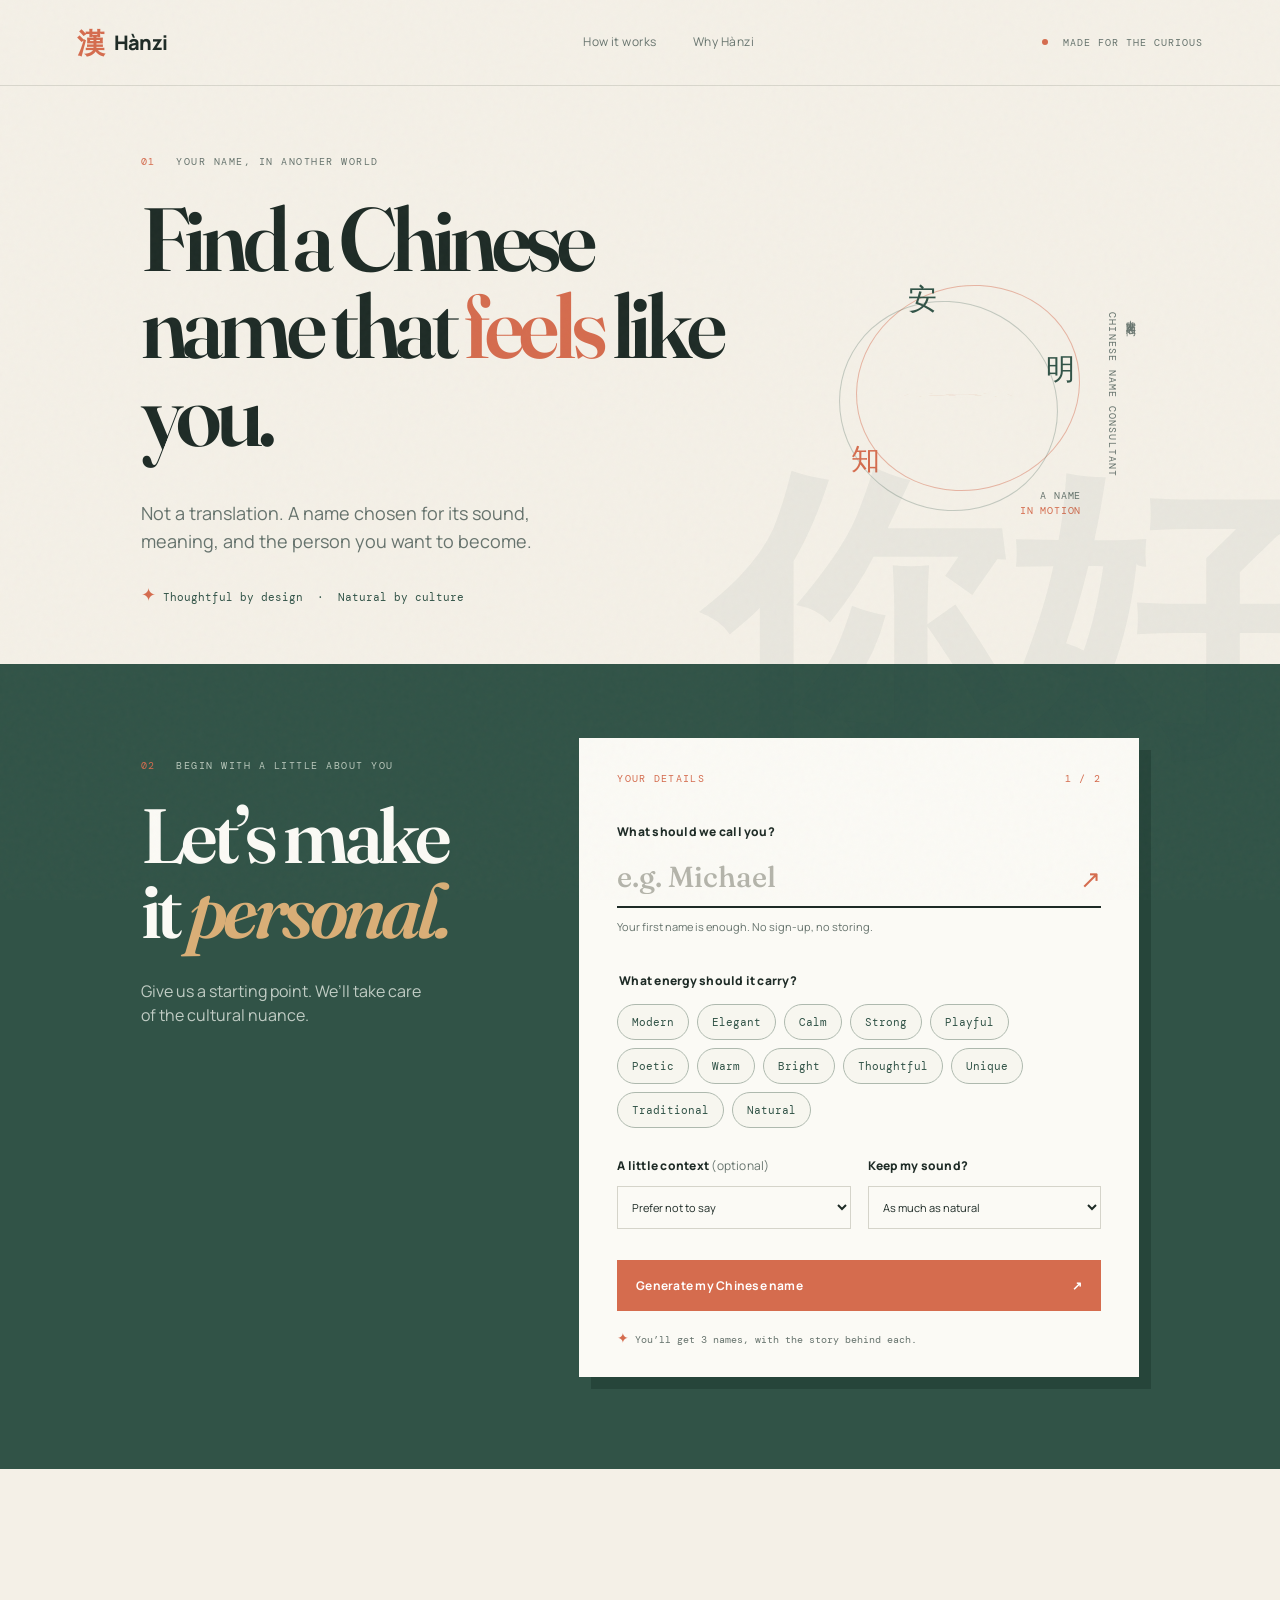
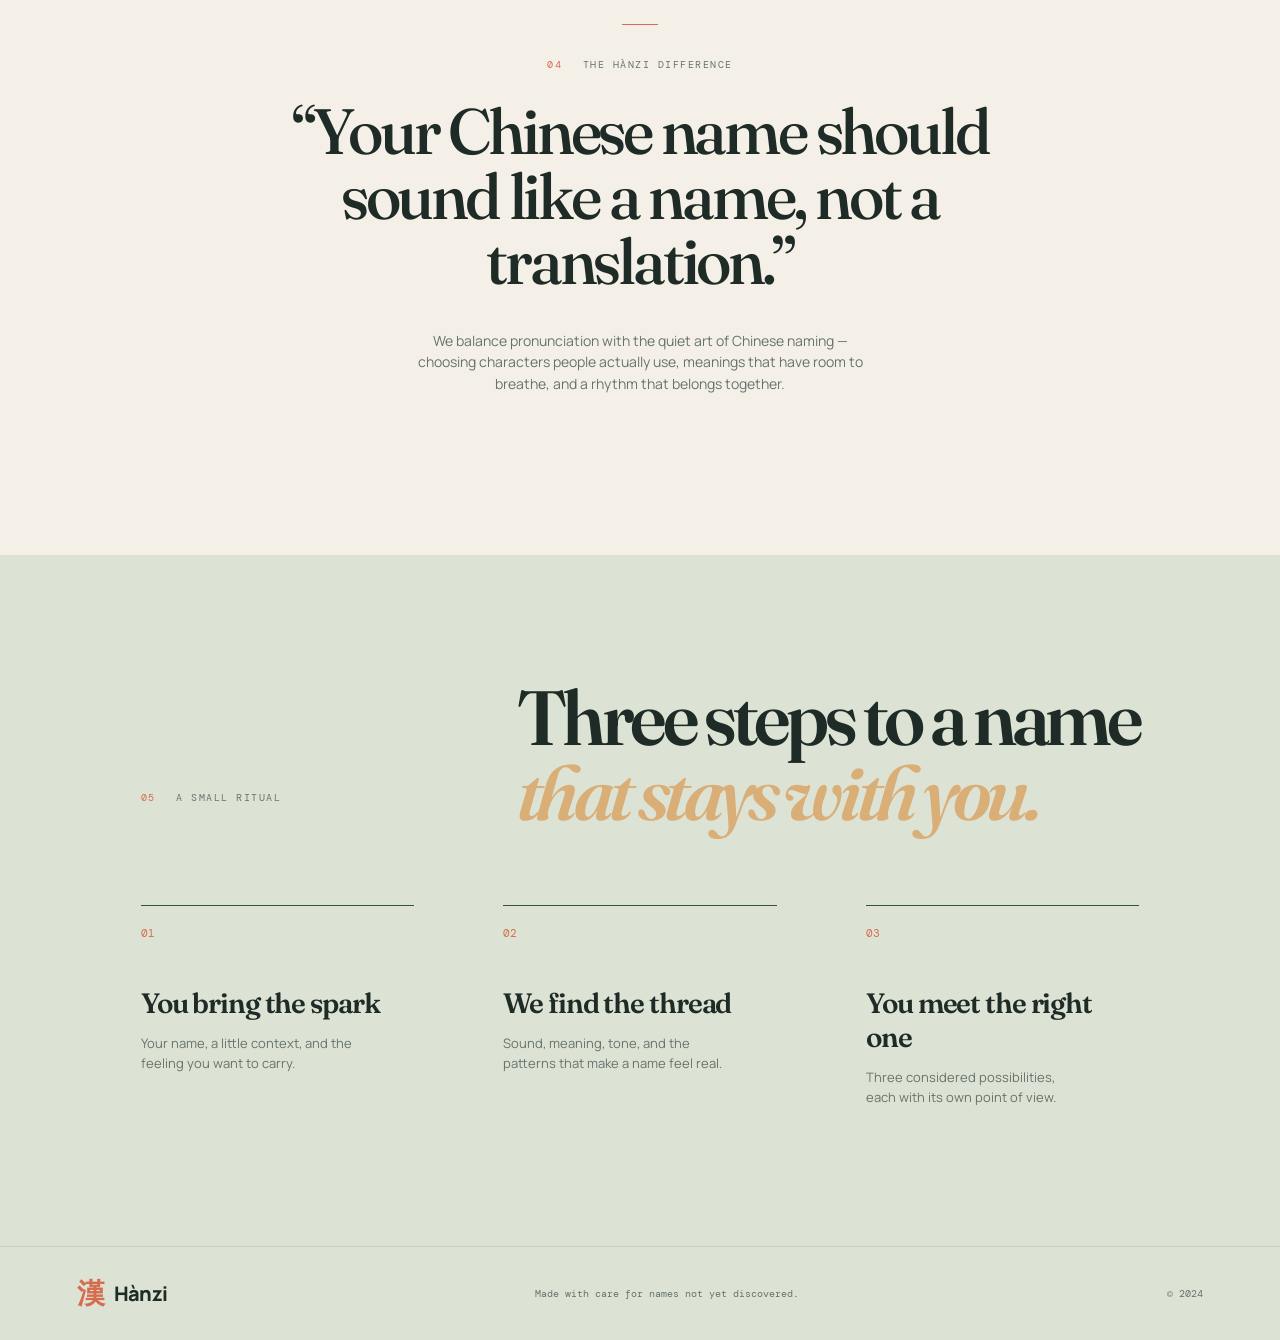
==== index.html @ 8de6f1e5 "Point canonical, OG image and share URLs at chinesename.l.cd" ====
<!doctype html>
<html lang="en">
  <head>
    <meta charset="UTF-8" />
    <meta name="viewport" content="width=device-width, initial-scale=1.0" />
    <meta name="description" content="Find a Chinese name that feels like yours — natural, meaningful, and easy to say." />
    <title>Hànzi — Find your Chinese name</title>
    <link rel="canonical" href="https://chinesename.l.cd/" />
    <meta name="theme-color" content="#315347" />

    <!-- Open Graph / social share -->
    <meta property="og:type" content="website" />
    <meta property="og:site_name" content="Hànzi" />
    <meta property="og:url" content="https://chinesename.l.cd/" />
    <meta property="og:title" content="Find a Chinese name that feels like you." />
    <meta property="og:description" content="Not a translation. A name chosen for its sound, meaning, and the person you are." />
    <meta property="og:image" content="https://chinesename.l.cd/og-image.png" />
    <meta property="og:image:width" content="1200" />
    <meta property="og:image:height" content="630" />
    <meta property="og:image:alt" content="A Chinese character card reading 名, with the headline: Find a Chinese name that feels like you." />
    <meta property="og:locale" content="en_US" />

    <!-- Twitter / X -->
    <meta name="twitter:card" content="summary_large_image" />
    <meta name="twitter:title" content="Find a Chinese name that feels like you." />
    <meta name="twitter:description" content="Not a translation. A name chosen for its sound, meaning, and the person you are." />
    <meta name="twitter:image" content="https://chinesename.l.cd/og-image.png" />

    <link rel="icon" href="data:image/svg+xml,%3Csvg xmlns='http://www.w3.org/2000/svg' viewBox='0 0 64 64'%3E%3Crect width='64' height='64' fill='%23f4f0e7'/%3E%3Ctext x='32' y='46' font-size='44' text-anchor='middle' fill='%23d56c4e' font-family='serif'%3E名%3C/text%3E%3C/svg%3E" />
    <link rel="preconnect" href="https://fonts.googleapis.com" />
    <link rel="preconnect" href="https://fonts.gstatic.com" crossorigin />
    <link href="https://fonts.googleapis.com/css2?family=DM+Mono:wght@400;500&family=Fraunces:opsz,wght@9..144,500;9..144,600;9..144,700&family=Manrope:wght@400;500;600;700;800&display=swap" rel="stylesheet" />
    <link rel="stylesheet" href="styles.css" />
  </head>
  <body>
    <div class="grain" aria-hidden="true"></div>
    <header class="site-header">
      <a class="brand" href="#top" aria-label="Hanzi home">
        <span class="brand-mark">漢</span>
        <span>Hànzi</span>
      </a>
      <nav class="nav-links" aria-label="Primary navigation">
        <a href="#how">How it works</a>
        <a href="#why">Why Hànzi</a>
      </nav>
      <div class="header-note"><span class="dot"></span> Made for the curious</div>
    </header>

    <main id="top">
      <section class="hero" aria-labelledby="hero-title">
        <div class="hero-copy reveal">
          <p class="eyebrow"><span>01</span> Your name, in another world</p>
          <h1 id="hero-title">Find a Chinese name that <em>feels</em> like you.</h1>
          <p class="hero-lede">Not a translation. A name chosen for its sound, meaning, and the person you want to become.</p>
          <div class="hero-meta"><span class="scribble">✦</span> Thoughtful by design&nbsp;&nbsp;·&nbsp;&nbsp;Natural by culture</div>
        </div>
        <div class="hero-aside reveal delay-1" aria-hidden="true">
          <div class="character-stage">
            <div class="character-orbit orbit-one">安</div>
            <div class="character-orbit orbit-two">知</div>
            <div class="character-orbit orbit-three">明</div>
            <div class="flip-character" id="flip-character">名</div>
            <div class="flip-caption">a name<br /><span>in motion</span></div>
          </div>
          <div class="vertical-note">中文姓名顾问<br />CHINESE NAME CONSULTANT</div>
        </div>
      </section>

      <section class="generator-section" id="generator" aria-labelledby="generator-title">
        <div class="section-intro reveal">
          <p class="eyebrow"><span>02</span> Begin with a little about you</p>
          <h2 id="generator-title">Let’s make it <span>personal.</span></h2>
          <p>Give us a starting point. We’ll take care of the cultural nuance.</p>
        </div>
        <form class="generator-card reveal delay-1" id="generator-form">
          <div class="form-topline"><span>YOUR DETAILS</span><span>1 / 2</span></div>
          <label class="field-label" for="name">What should we call you?</label>
          <div class="name-input-wrap"><input id="name" name="name" type="text" maxlength="40" placeholder="e.g. Michael" autocomplete="given-name" required /><span class="input-arrow">↗</span></div>
          <p class="helper">Your first name is enough. No sign-up, no storing.</p>

          <fieldset>
            <legend>What energy should it carry?</legend>
            <div class="chip-grid" id="style-chips">
              <button type="button" class="chip" data-style="Modern" aria-pressed="false">Modern</button>
              <button type="button" class="chip" data-style="Elegant" aria-pressed="false">Elegant</button>
              <button type="button" class="chip" data-style="Calm" aria-pressed="false">Calm</button>
              <button type="button" class="chip" data-style="Strong" aria-pressed="false">Strong</button>
              <button type="button" class="chip" data-style="Playful" aria-pressed="false">Playful</button>
              <button type="button" class="chip" data-style="Poetic" aria-pressed="false">Poetic</button>
              <button type="button" class="chip" data-style="Warm" aria-pressed="false">Warm</button>
              <button type="button" class="chip" data-style="Bright" aria-pressed="false">Bright</button>
              <button type="button" class="chip" data-style="Thoughtful" aria-pressed="false">Thoughtful</button>
              <button type="button" class="chip" data-style="Unique" aria-pressed="false">Unique</button>
              <button type="button" class="chip" data-style="Traditional" aria-pressed="false">Traditional</button>
              <button type="button" class="chip" data-style="Natural" aria-pressed="false">Natural</button>
            </div>
          </fieldset>

          <div class="form-row">
            <div>
              <label class="field-label" for="gender">A little context <span>(optional)</span></label>
              <select id="gender" name="gender"><option value="">Prefer not to say</option><option value="female">She / her</option><option value="male">He / him</option><option value="neutral">They / them</option></select>
            </div>
            <div>
              <label class="field-label" for="pronunciation">Keep my sound?</label>
              <select id="pronunciation" name="pronunciation"><option value="preferred">As much as natural</option><option value="not-important">Meaning first</option><option value="not-important">Not important</option></select>
            </div>
          </div>
          <button class="primary-button" type="submit"><span>Generate my Chinese name</span><span>↗</span></button>
          <p class="form-footnote"><span class="spark">✦</span> You’ll get 3 names, with the story behind each.</p>
        </form>
      </section>

      <section class="results-section is-hidden" id="results" aria-labelledby="results-title">
        <div class="results-heading reveal"><div><p class="eyebrow"><span>03</span> A few possibilities</p><h2 id="results-title">Meet your <span>Chinese names.</span></h2></div><button class="text-button" id="reset-button">Start over&nbsp; ↗</button></div>
        <div class="name-grid" id="name-grid"></div>
        <div class="results-footer"><p>Not quite right yet?</p><button class="secondary-button" id="more-button">Generate 3 more <span>↗</span></button></div>
      </section>

      <section class="manifesto" id="why"><div class="manifesto-line"></div><p class="eyebrow"><span>04</span> The Hànzi difference</p><blockquote>“Your Chinese name should sound like a name, not a translation.”</blockquote><p class="manifesto-copy">We balance pronunciation with the quiet art of Chinese naming — choosing characters people actually use, meanings that have room to breathe, and a rhythm that belongs together.</p></section>

      <section class="how-section" id="how"><div class="how-heading"><p class="eyebrow"><span>05</span> A small ritual</p><h2>Three steps to a name<br /><span>that stays with you.</span></h2></div><div class="steps"><article><div class="step-number">01</div><h3>You bring the spark</h3><p>Your name, a little context, and the feeling you want to carry.</p></article><article><div class="step-number">02</div><h3>We find the thread</h3><p>Sound, meaning, tone, and the patterns that make a name feel real.</p></article><article><div class="step-number">03</div><h3>You meet the right one</h3><p>Three considered possibilities, each with its own point of view.</p></article></div></section>
    </main>
    <footer class="site-footer"><div class="brand"><span class="brand-mark">漢</span><span>Hànzi</span></div><p>Made with care for names not yet discovered.</p><span class="footer-year">© 2024</span></footer>
    <script defer src="analytics.js"></script>
    <script defer src="script.js"></script>
  </body>
</html>
---- styles.css ----
:root{--ink:#1e2b26;--muted:#66736d;--paper:#f4f0e7;--cream:#fbfaf5;--sage:#b7c4ae;--green:#315347;--coral:#d56c4e;--line:#d8d6cc;--serif:'Fraunces',Georgia,serif;--sans:'Manrope',sans-serif;--mono:'DM Mono',monospace}*{box-sizing:border-box}html{scroll-behavior:smooth}body{margin:0;background:var(--paper);color:var(--ink);font-family:var(--sans);font-size:16px;line-height:1.55;overflow-x:hidden}.grain{position:fixed;inset:0;pointer-events:none;opacity:.06;z-index:10;background-image:url("data:image/svg+xml,%3Csvg viewBox='0 0 180 180' xmlns='http://www.w3.org/2000/svg'%3E%3Cfilter id='n'%3E%3CfeTurbulence type='fractalNoise' baseFrequency='.9' numOctaves='4' stitchTiles='stitch'/%3E%3C/filter%3E%3Crect width='100%25' height='100%25' filter='url(%23n)' opacity='.45'/%3E%3C/svg%3E")}.site-header{height:86px;padding:0 6vw;display:flex;align-items:center;justify-content:space-between;border-bottom:1px solid var(--line)}.brand{display:flex;align-items:center;gap:10px;color:var(--ink);font-weight:800;letter-spacing:-.04em;font-size:20px;text-decoration:none}.brand-mark{font-family:var(--serif);font-size:28px;font-weight:600;color:var(--coral);line-height:1}.nav-links{display:flex;gap:36px;margin-left:10vw}.nav-links a,.header-note{color:var(--muted);font-size:12px;text-decoration:none;letter-spacing:.04em}.nav-links a:hover,.text-button:hover{color:var(--coral)}.header-note{font-family:var(--mono);font-size:10px;text-transform:uppercase;letter-spacing:.1em}.dot{display:inline-block;width:6px;height:6px;background:var(--coral);border-radius:50%;margin:0 8px 1px 0}.hero{min-height:0;padding:68px 11vw 54px;display:grid;grid-template-columns:minmax(0,760px) 1fr;gap:5vw;position:relative}.hero:after{content:'你好';position:absolute;right:-2vw;bottom:-100px;color:rgba(49,83,71,.055);font-family:var(--serif);font-size:300px;font-weight:600;line-height:1}.character-stage{perspective:700px}.flip-character{backface-visibility:hidden}.eyebrow{font-family:var(--mono);font-size:10px;letter-spacing:.15em;text-transform:uppercase;color:var(--muted);margin:0 0 25px}.eyebrow span{color:var(--coral);margin-right:13px}.hero h1,.section-intro h2,.results-heading h2,.how-heading h2{font-family:var(--serif);font-weight:600;letter-spacing:-.06em;line-height:.98;margin:0}.hero h1{font-size:clamp(54px,7vw,104px);max-width:900px}.hero h1 em{color:var(--coral);font-style:normal}.hero-lede{max-width:435px;font-size:18px;color:var(--muted);margin:42px 0 26px}.hero-meta{font-family:var(--mono);font-size:11px;color:var(--green)}.scribble{color:var(--coral);font-size:18px}.hero-aside{display:flex;align-items:center;justify-content:flex-end;gap:20px;padding-top:26px}.character-stage{width:250px;height:250px;position:relative;display:grid;place-items:center}.character-stage:before,.character-stage:after{content:'';position:absolute;border:1px solid rgba(213,108,78,.45);border-radius:50%;transform:rotate(-18deg)}.character-stage:before{inset:16px 2px 30px 22px}.character-stage:after{inset:32px 24px 10px 5px;border-color:rgba(49,83,71,.25);transform:rotate(24deg)}.flip-character{width:118px;height:118px;border:1px solid var(--coral);border-radius:50%;display:grid;place-items:center;color:var(--coral);font:600 65px/1 var(--serif);background:var(--paper);box-shadow:0 0 0 9px var(--paper);position:relative;z-index:2;transform-origin:center;transition:transform .34s cubic-bezier(.65,0,.35,1),opacity .18s ease}.flip-character.is-turning{transform:rotateX(88deg) scale(.92);opacity:.08}.flip-caption{position:absolute;bottom:2px;right:2px;color:var(--muted);font:10px/1.5 var(--mono);letter-spacing:.08em;text-transform:uppercase;text-align:right;z-index:3}.flip-caption span{color:var(--coral)}.character-orbit{position:absolute;font:500 29px var(--serif);color:var(--green);z-index:3;animation:drift 5s ease-in-out infinite}.orbit-one{top:10px;left:75px}.orbit-two{bottom:40px;left:18px;animation-delay:-1.4s;color:var(--coral)}.orbit-three{top:80px;right:8px;animation-delay:-2.6s}.vertical-note{writing-mode:vertical-rl;color:var(--muted);font:10px/1.8 var(--mono);letter-spacing:.12em}@keyframes drift{0%,100%{transform:translate3d(0,0,0) rotate(-5deg)}50%{transform:translate3d(4px,-9px,0) rotate(5deg)}}.generator-section{padding:74px 11vw 92px;background:var(--green);color:var(--cream);display:grid;grid-template-columns:1fr minmax(380px,560px);gap:7vw;align-items:start}.section-intro{padding-top:20px}.section-intro .eyebrow{color:#b9c8bb}.section-intro h2,.results-heading h2,.how-heading h2{font-size:clamp(48px,6vw,82px)}.section-intro h2 span,.results-heading h2 span,.how-heading h2 span{color:#d9ae77;font-style:italic}.section-intro>p:last-child{color:#c0ccc4;max-width:280px;margin-top:30px}.generator-card{background:var(--cream);color:var(--ink);padding:34px 38px 30px;box-shadow:12px 12px 0 rgba(16,37,30,.3)}.form-topline{display:flex;justify-content:space-between;font:10px var(--mono);letter-spacing:.13em;color:var(--coral);margin-bottom:38px}.field-label,legend{display:block;font-size:12px;font-weight:800;letter-spacing:.02em;margin-bottom:11px}.field-label span{color:var(--muted);font-weight:400}.name-input-wrap{display:flex;border-bottom:2px solid var(--ink);align-items:center}.name-input-wrap input{width:100%;border:0;outline:0;background:transparent;padding:7px 0 12px;font:500 29px var(--serif);color:var(--ink)}.name-input-wrap input::placeholder{color:#b4b4aa}.input-arrow{font-size:25px;color:var(--coral)}.helper{font-size:11px;color:var(--muted);margin:10px 0 37px}fieldset{border:0;padding:0;margin:0 0 29px}legend{margin-bottom:13px}.chip-grid{display:flex;gap:8px;flex-wrap:wrap;max-width:470px}.chip{font:11px var(--mono);color:var(--green);border:1px solid #aeb9ae;background:#f7f6ef;padding:10px 14px;border-radius:20px;cursor:pointer;transition:background .2s,border-color .2s,color .2s,transform .2s;position:relative;z-index:2;pointer-events:auto;white-space:nowrap}.chip:focus-visible{outline:3px solid var(--coral);outline-offset:2px}.chip:hover,.chip.selected{background:var(--sage);border-color:var(--sage);color:var(--ink);transform:translateY(-1px)}.form-row{display:grid;grid-template-columns:1fr 1fr;gap:17px;margin-bottom:31px}select{width:100%;border:1px solid #d5d4ca;background:transparent;padding:12px 10px;color:var(--ink);font:11px var(--sans);outline:0;border-radius:0}select:focus,.name-input-wrap:focus-within{border-color:var(--coral)}.primary-button,.secondary-button{border:0;cursor:pointer;display:flex;justify-content:space-between;align-items:center;width:100%;background:var(--coral);color:white;padding:17px 19px;font:700 12px var(--sans);letter-spacing:.02em;transition:transform .2s,background .2s}.primary-button:disabled{cursor:wait;opacity:.72;transform:none}.primary-button:hover{background:#bd563d;transform:translateY(-2px)}.form-footnote{font:10px var(--mono);color:var(--muted);margin:18px 0 0}.spark{color:var(--coral);font-size:14px}.results-section{padding:145px 11vw 115px;background:var(--cream)}.is-hidden{display:none}.results-heading{display:flex;justify-content:space-between;align-items:end;margin-bottom:55px}.text-button{border:0;background:transparent;color:var(--muted);font:11px var(--mono);cursor:pointer;padding:12px 0}.name-grid{display:grid;grid-template-columns:repeat(3,1fr);gap:18px}.name-card{border:1px solid var(--line);padding:30px 26px 28px;min-height:390px;display:flex;flex-direction:column;animation:rise .55s both}.name-card:nth-child(2){animation-delay:.1s}.name-card:nth-child(3){animation-delay:.2s}.card-index{font:10px var(--mono);color:var(--coral);margin-bottom:46px}.characters{font:600 58px/1 var(--serif);letter-spacing:-.06em;margin-bottom:10px}.pinyin{font:14px var(--mono);color:var(--coral);margin-bottom:30px}.meaning{font-size:12px;color:var(--muted);line-height:1.7;min-height:63px}.meaning b{color:var(--ink);font-weight:600}.tag-row{display:flex;gap:5px;flex-wrap:wrap;margin-top:auto}.tag{background:#e9e8df;padding:5px 8px;font:9px var(--mono);color:var(--green)}.why{border-top:1px solid var(--line);margin-top:24px;padding-top:18px;font-size:12px;line-height:1.6;color:var(--muted)}.why strong{display:block;color:var(--ink);font-size:10px;font-family:var(--mono);letter-spacing:.1em;text-transform:uppercase;margin-bottom:6px}.card-actions{display:flex;gap:7px;margin-top:18px;padding-top:15px;border-top:1px solid var(--line)}.card-action{flex:1;font:10px var(--mono);letter-spacing:.08em;text-transform:uppercase;color:var(--green);background:transparent;border:1px solid #cdd2c8;padding:10px 8px;cursor:pointer;transition:background .18s,border-color .18s,color .18s}.card-action:hover{background:var(--sage);border-color:var(--sage);color:var(--ink)}.card-action.is-done{background:var(--green);border-color:var(--green);color:var(--cream)}.card-action:focus-visible{outline:3px solid var(--coral);outline-offset:2px}.results-footer{display:flex;justify-content:center;gap:20px;align-items:center;margin-top:55px;color:var(--muted);font-size:13px}.secondary-button{width:auto;background:var(--green);gap:34px;padding:15px 18px}.secondary-button:hover{background:#233e34}.manifesto{padding:155px 20vw 160px;text-align:center;background:var(--paper);position:relative}.manifesto-line{height:1px;background:var(--coral);width:36px;margin:0 auto 32px}.manifesto blockquote{font:500 clamp(35px,5vw,72px)/1.02 var(--serif);letter-spacing:-.05em;margin:0 auto;max-width:900px}.manifesto-copy{color:var(--muted);max-width:470px;margin:36px auto 0;font-size:14px}.how-section{background:#dce3d5;padding:125px 11vw}.how-heading{display:flex;justify-content:space-between;align-items:end;margin-bottom:75px}.steps{display:grid;grid-template-columns:repeat(3,1fr);gap:7vw}.steps article{border-top:1px solid var(--green);padding-top:20px}.step-number{color:var(--coral);font:11px var(--mono);margin-bottom:46px}.steps h3{font:600 28px var(--serif);letter-spacing:-.04em;margin:0 0 12px}.steps p{font-size:13px;color:var(--muted);max-width:220px}.site-footer{border-top:1px solid #c6cec2;background:#dce3d5;padding:30px 6vw;display:flex;align-items:center;justify-content:space-between}.site-footer p,.footer-year{font:10px var(--mono);color:var(--muted)}@keyframes rise{from{opacity:0;transform:translateY(18px)}to{opacity:1;transform:translateY(0)}}.reveal{animation:rise .7s both}.delay-1{animation-delay:.15s}@media(max-width:800px){.site-header{padding:0 6vw}.nav-links{display:none}.header-note{font-size:9px}.hero{padding:80px 7vw 100px;display:block;min-height:600px}.hero h1{font-size:clamp(56px,15vw,95px)}.hero-lede{font-size:16px}.hero-aside{justify-content:flex-start;padding-top:60px}.hero:after{font-size:170px;bottom:-30px}.generator-section{display:block;padding:95px 7vw 100px}.generator-card{margin-top:55px;padding:27px 22px 25px}.results-section{padding:95px 7vw}.results-heading{display:block}.results-heading .text-button{margin-top:20px}.name-grid{grid-template-columns:1fr}.name-card{min-height:350px}.manifesto{padding:100px 9vw}.how-section{padding:90px 7vw}.how-heading{display:block;margin-bottom:50px}.steps{grid-template-columns:1fr;gap:45px}.steps article{display:grid;grid-template-columns:54px 1fr;column-gap:15px}.step-number{grid-row:span 2;margin:0}.steps p{grid-column:2}.site-footer{padding:25px 7vw;gap:15px;align-items:flex-start;flex-direction:column}.site-footer p{margin:0}.form-row{gap:10px}}@media(max-width:800px){.character-stage{transform:scale(.82);transform-origin:center right;margin-right:-22px}}@media(prefers-reduced-motion:reduce){*,*:before,*:after{animation-duration:.01ms!important;animation-iteration-count:1!important;scroll-behavior:auto!important;transition-duration:.01ms!important}}
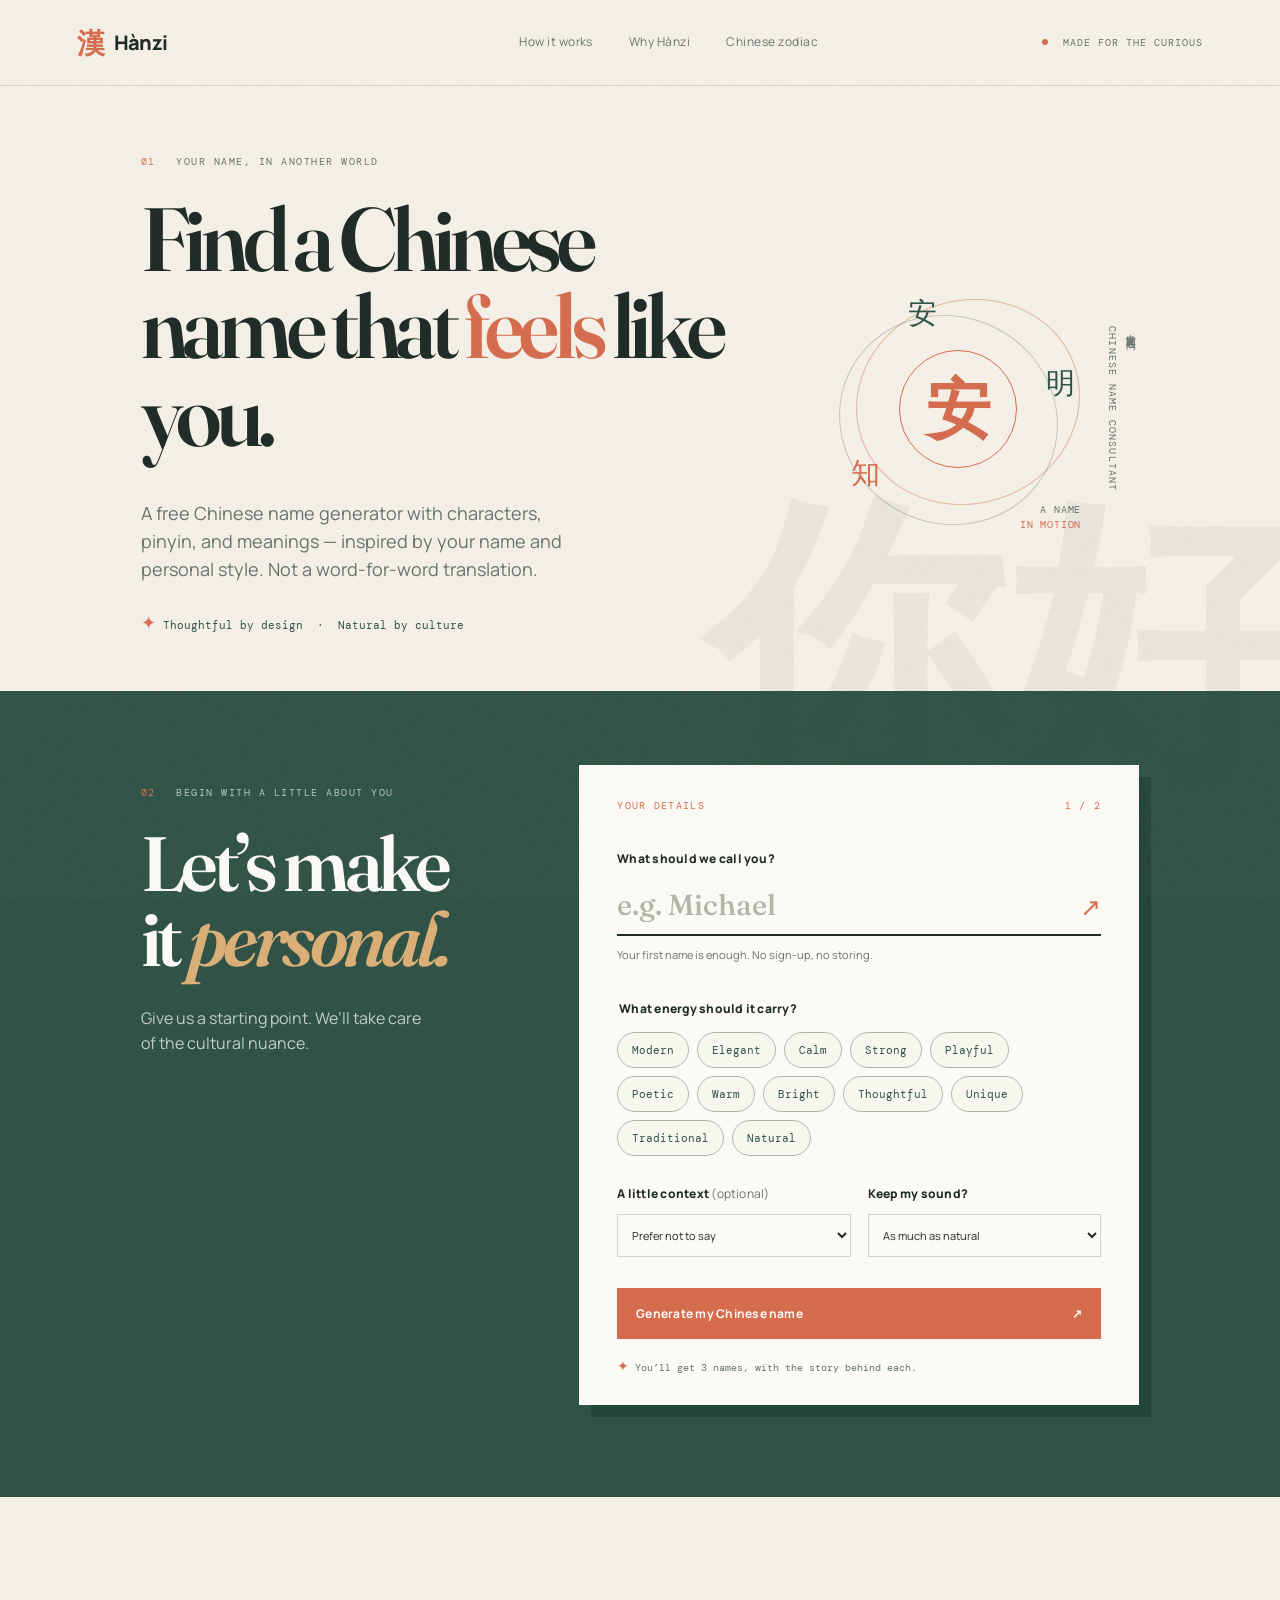
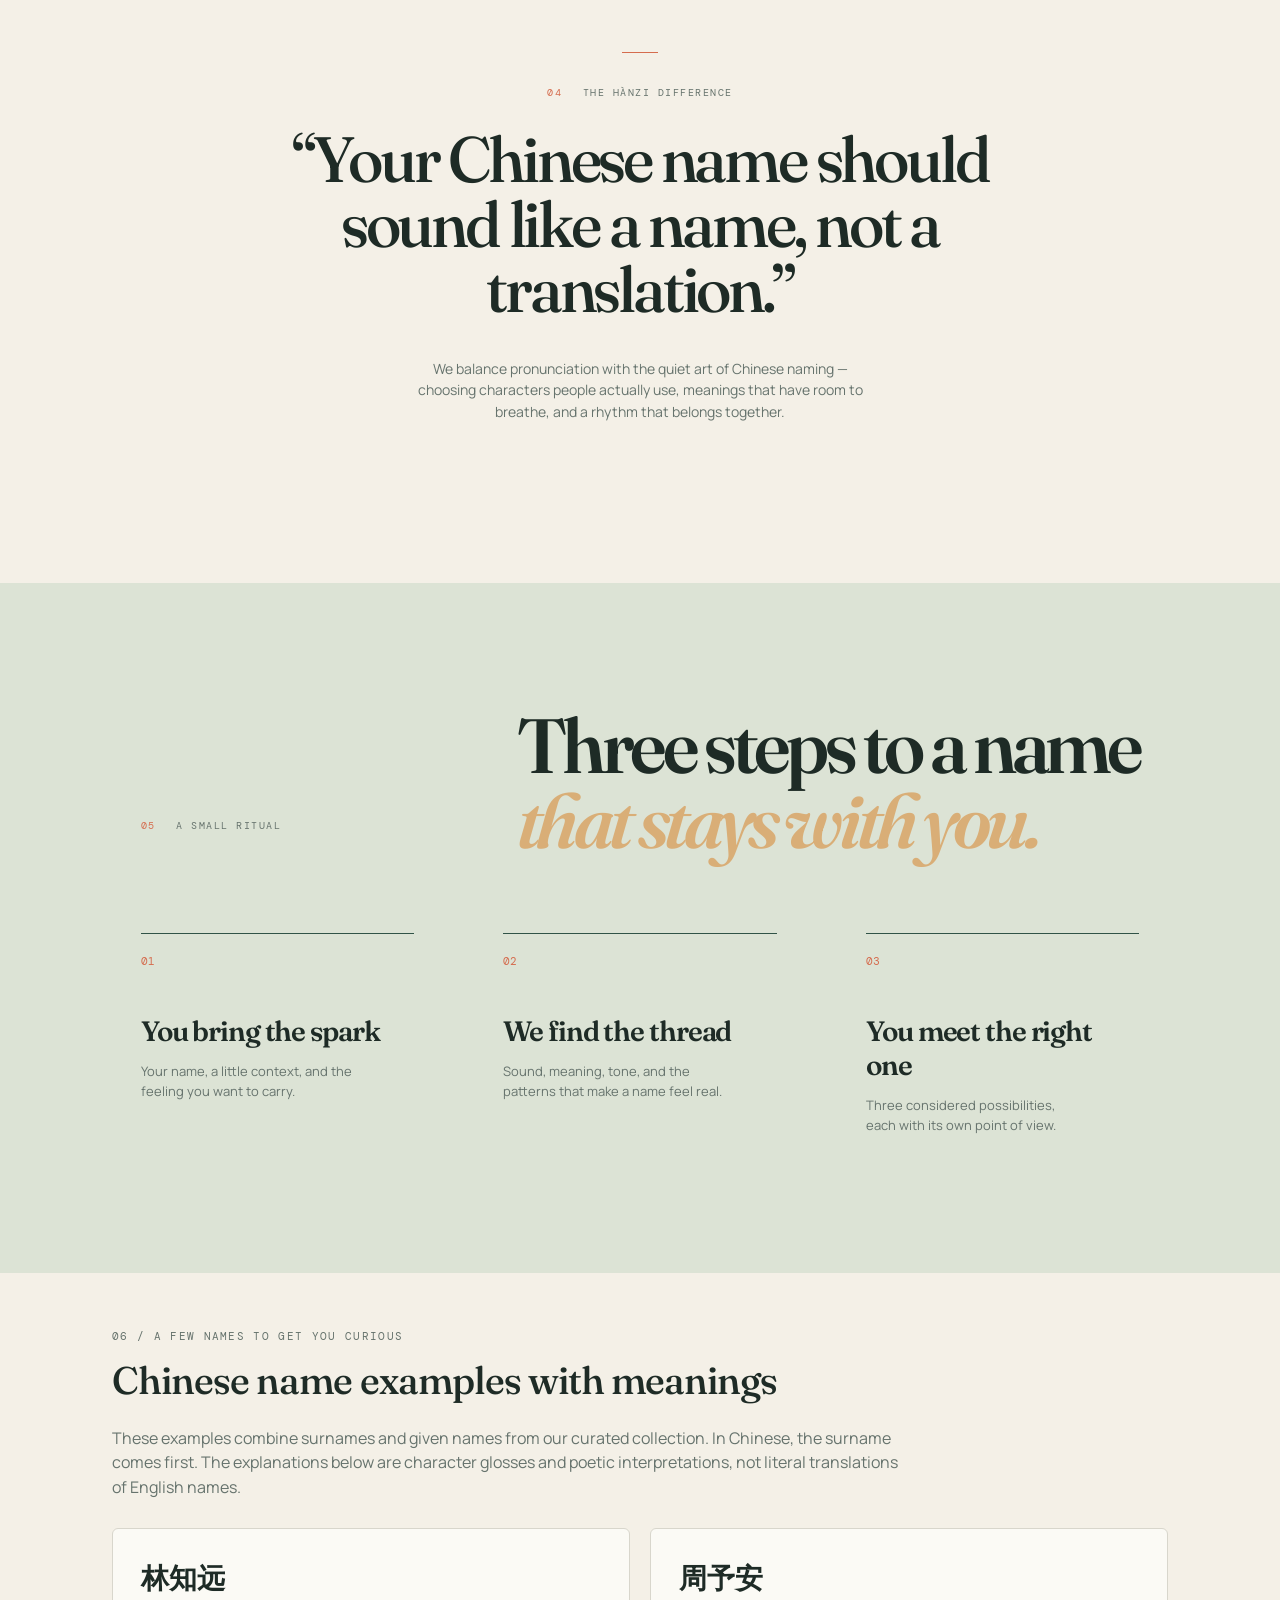
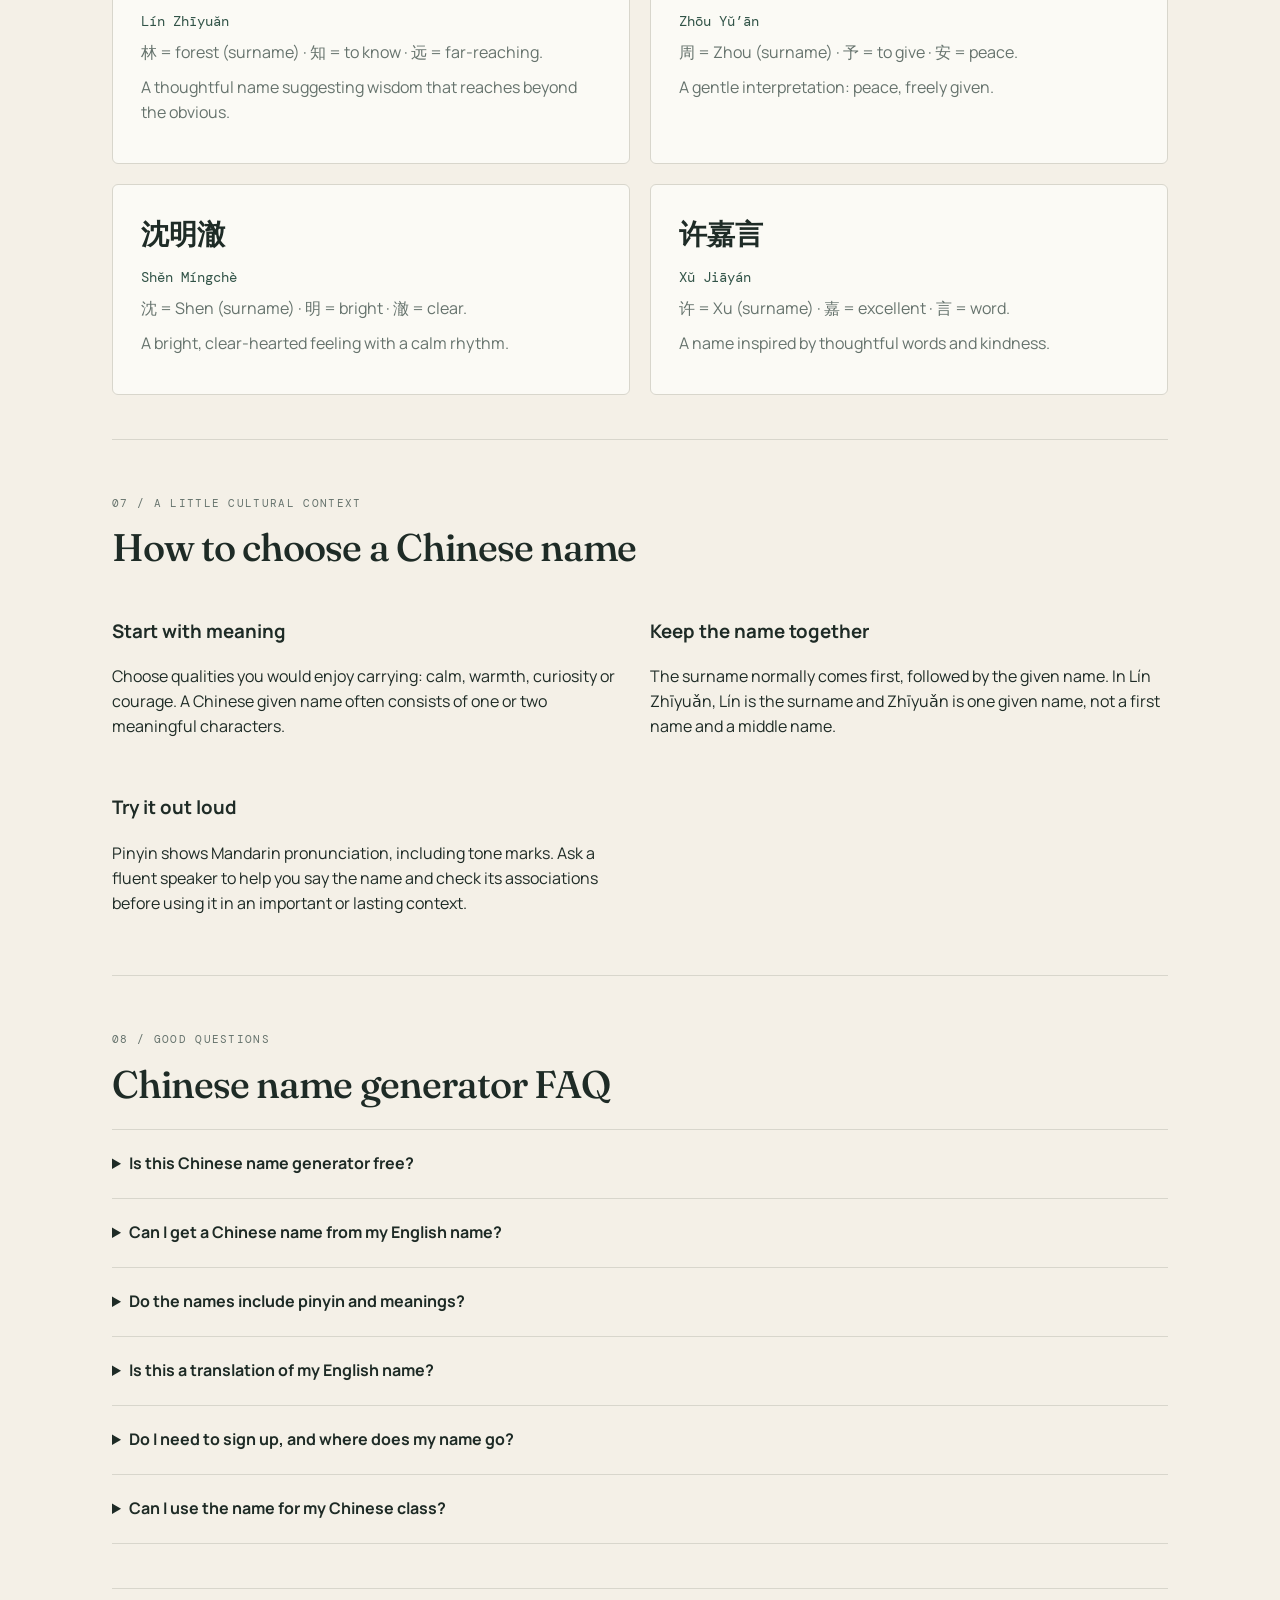
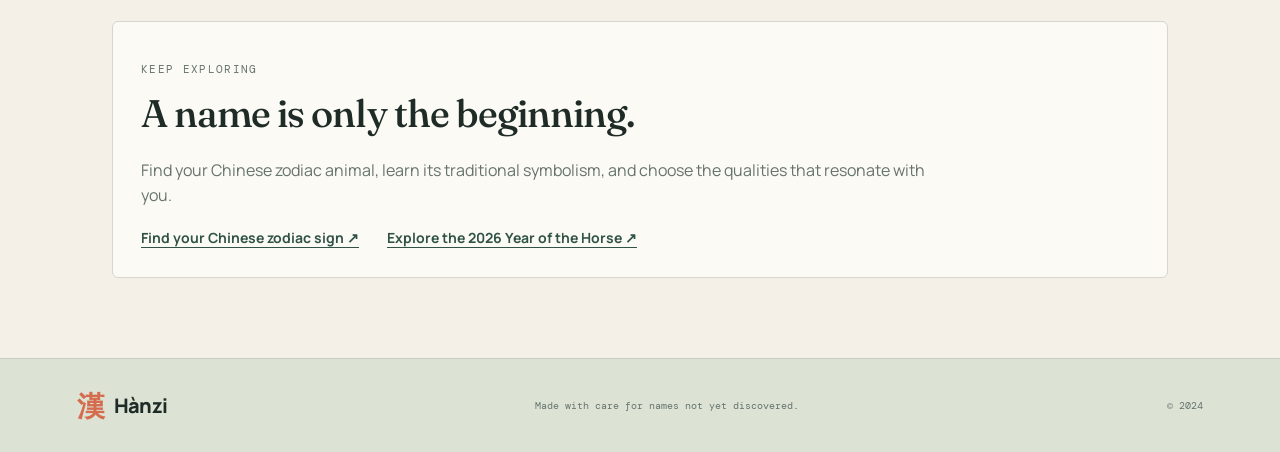
==== commit 4da3cd8c: "Add homepage SEO and Chinese zodiac culture guides" ====
--- a/index.html
+++ b/index.html
@@ -3,18 +3,18 @@
   <head>
     <meta charset="UTF-8" />
     <meta name="viewport" content="width=device-width, initial-scale=1.0" />
-    <meta name="description" content="Find a Chinese name that feels like yours — natural, meaningful, and easy to say." />
-    <title>Hànzi — Find your Chinese name</title>
-    <link rel="canonical" href="https://chinesename.l.cd/" />
+    <meta name="description" content="Find a Chinese name inspired by your English name and personal style. Get 3 options with Chinese characters, pinyin, and meanings. Free, no sign-up." />
+    <title>Hànzi — Free Chinese Name Generator</title>
+    <link rel="canonical" href="https://chinesename.cc.cd/" />
     <meta name="theme-color" content="#315347" />
 
     <!-- Open Graph / social share -->
     <meta property="og:type" content="website" />
     <meta property="og:site_name" content="Hànzi" />
-    <meta property="og:url" content="https://chinesename.l.cd/" />
-    <meta property="og:title" content="Find a Chinese name that feels like you." />
-    <meta property="og:description" content="Not a translation. A name chosen for its sound, meaning, and the person you are." />
-    <meta property="og:image" content="https://chinesename.l.cd/og-image.png" />
+    <meta property="og:url" content="https://chinesename.cc.cd/" />
+    <meta property="og:title" content="Hànzi — Free Chinese Name Generator" />
+    <meta property="og:description" content="Generate your Chinese name for free, with characters, pinyin, and meanings. No sign-up needed." />
+    <meta property="og:image" content="https://chinesename.cc.cd/og-image.png" />
     <meta property="og:image:width" content="1200" />
     <meta property="og:image:height" content="630" />
     <meta property="og:image:alt" content="A Chinese character card reading 名, with the headline: Find a Chinese name that feels like you." />
@@ -22,26 +22,32 @@
 
     <!-- Twitter / X -->
     <meta name="twitter:card" content="summary_large_image" />
-    <meta name="twitter:title" content="Find a Chinese name that feels like you." />
-    <meta name="twitter:description" content="Not a translation. A name chosen for its sound, meaning, and the person you are." />
-    <meta name="twitter:image" content="https://chinesename.l.cd/og-image.png" />
+    <meta name="twitter:title" content="Hànzi — Free Chinese Name Generator" />
+    <meta name="twitter:description" content="Generate your Chinese name for free, with characters, pinyin, and meanings. No sign-up needed." />
+    <meta name="twitter:image" content="https://chinesename.cc.cd/og-image.png" />
 
     <link rel="icon" href="data:image/svg+xml,%3Csvg xmlns='http://www.w3.org/2000/svg' viewBox='0 0 64 64'%3E%3Crect width='64' height='64' fill='%23f4f0e7'/%3E%3Ctext x='32' y='46' font-size='44' text-anchor='middle' fill='%23d56c4e' font-family='serif'%3E名%3C/text%3E%3C/svg%3E" />
     <link rel="preconnect" href="https://fonts.googleapis.com" />
     <link rel="preconnect" href="https://fonts.gstatic.com" crossorigin />
     <link href="https://fonts.googleapis.com/css2?family=DM+Mono:wght@400;500&family=Fraunces:opsz,wght@9..144,500;9..144,600;9..144,700&family=Manrope:wght@400;500;600;700;800&display=swap" rel="stylesheet" />
     <link rel="stylesheet" href="styles.css" />
+    <link rel="stylesheet" href="culture.css" />
+    <script type="application/ld+json">
+      {"@context":"https://schema.org","@type":"WebApplication","name":"Hànzi — Free Chinese Name Generator","url":"https://chinesename.cc.cd/","description":"A free Chinese name generator with characters, pinyin, and meanings, inspired by your name and personal style.","applicationCategory":"LifestyleApplication","operatingSystem":"Any","inLanguage":"en","isAccessibleForFree":true,"offers":{"@type":"Offer","price":"0","priceCurrency":"USD"}}
+    </script>
   </head>
   <body>
+    <a class="skip-link" href="#top">Skip to main content</a>
     <div class="grain" aria-hidden="true"></div>
     <header class="site-header">
-      <a class="brand" href="#top" aria-label="Hanzi home">
+      <a class="brand" href="#top" aria-label="Hànzi home">
         <span class="brand-mark">漢</span>
         <span>Hànzi</span>
       </a>
       <nav class="nav-links" aria-label="Primary navigation">
         <a href="#how">How it works</a>
         <a href="#why">Why Hànzi</a>
+        <a href="/chinese-zodiac/" data-culture-link>Chinese zodiac</a>
       </nav>
       <div class="header-note"><span class="dot"></span> Made for the curious</div>
     </header>
@@ -51,7 +57,7 @@
         <div class="hero-copy reveal">
           <p class="eyebrow"><span>01</span> Your name, in another world</p>
           <h1 id="hero-title">Find a Chinese name that <em>feels</em> like you.</h1>
-          <p class="hero-lede">Not a translation. A name chosen for its sound, meaning, and the person you want to become.</p>
+          <p class="hero-lede">A free Chinese name generator with characters, pinyin, and meanings — inspired by your name and personal style. Not a word-for-word translation.</p>
           <div class="hero-meta"><span class="scribble">✦</span> Thoughtful by design&nbsp;&nbsp;·&nbsp;&nbsp;Natural by culture</div>
         </div>
         <div class="hero-aside reveal delay-1" aria-hidden="true">
@@ -120,9 +126,45 @@
       <section class="manifesto" id="why"><div class="manifesto-line"></div><p class="eyebrow"><span>04</span> The Hànzi difference</p><blockquote>“Your Chinese name should sound like a name, not a translation.”</blockquote><p class="manifesto-copy">We balance pronunciation with the quiet art of Chinese naming — choosing characters people actually use, meanings that have room to breathe, and a rhythm that belongs together.</p></section>
 
       <section class="how-section" id="how"><div class="how-heading"><p class="eyebrow"><span>05</span> A small ritual</p><h2>Three steps to a name<br /><span>that stays with you.</span></h2></div><div class="steps"><article><div class="step-number">01</div><h3>You bring the spark</h3><p>Your name, a little context, and the feeling you want to carry.</p></article><article><div class="step-number">02</div><h3>We find the thread</h3><p>Sound, meaning, tone, and the patterns that make a name feel real.</p></article><article><div class="step-number">03</div><h3>You meet the right one</h3><p>Three considered possibilities, each with its own point of view.</p></article></div></section>
+      <div class="culture-main home-culture">
+        <section class="culture-section" aria-labelledby="examples-title">
+          <p class="culture-kicker">06 / A few names to get you curious</p>
+          <h2 id="examples-title">Chinese name examples with meanings</h2>
+          <p>These examples combine surnames and given names from our curated collection. In Chinese, the surname comes first. The explanations below are character glosses and poetic interpretations, not literal translations of English names.</p>
+          <div class="culture-grid">
+            <article class="culture-card"><h3><span lang="zh">林知远</span></h3><p class="pinyin">Lín Zhīyuǎn</p><p>林 = forest (surname) · 知 = to know · 远 = far-reaching.</p><p>A thoughtful name suggesting wisdom that reaches beyond the obvious.</p></article>
+            <article class="culture-card"><h3><span lang="zh">周予安</span></h3><p class="pinyin">Zhōu Yǔ’ān</p><p>周 = Zhou (surname) · 予 = to give · 安 = peace.</p><p>A gentle interpretation: peace, freely given.</p></article>
+            <article class="culture-card"><h3><span lang="zh">沈明澈</span></h3><p class="pinyin">Shěn Míngchè</p><p>沈 = Shen (surname) · 明 = bright · 澈 = clear.</p><p>A bright, clear-hearted feeling with a calm rhythm.</p></article>
+            <article class="culture-card"><h3><span lang="zh">许嘉言</span></h3><p class="pinyin">Xǔ Jiāyán</p><p>许 = Xu (surname) · 嘉 = excellent · 言 = word.</p><p>A name inspired by thoughtful words and kindness.</p></article>
+          </div>
+        </section>
+        <section class="culture-section" aria-labelledby="choose-title">
+          <p class="culture-kicker">07 / A little cultural context</p><h2 id="choose-title">How to choose a Chinese name</h2>
+          <div class="culture-grid"><article><h3>Start with meaning</h3><p>Choose qualities you would enjoy carrying: calm, warmth, curiosity or courage. A Chinese given name often consists of one or two meaningful characters.</p></article><article><h3>Keep the name together</h3><p>The surname normally comes first, followed by the given name. In Lín Zhīyuǎn, Lín is the surname and Zhīyuǎn is one given name, not a first name and a middle name.</p></article><article><h3>Try it out loud</h3><p>Pinyin shows Mandarin pronunciation, including tone marks. Ask a fluent speaker to help you say the name and check its associations before using it in an important or lasting context.</p></article></div>
+        </section>
+        <section class="culture-section" aria-labelledby="faq-title"><p class="culture-kicker">08 / Good questions</p><h2 id="faq-title">Chinese name generator FAQ</h2>
+          <details><summary>Is this Chinese name generator free?</summary><p>Yes. Generate three names at a time, explore more options, and copy or share your favorite. No account or payment is needed.</p></details>
+          <details><summary>Can I get a Chinese name from my English name?</summary><p>Yes. Your name helps seed the selection, and your chosen style helps shape the options. This is a curated name generator, not a certified translation or a custom consultation.</p></details>
+          <details><summary>Do the names include pinyin and meanings?</summary><p>Each result includes Chinese characters, tone-marked Mandarin pinyin, character meanings, style tags and an explanation of the name’s feeling.</p></details>
+          <details><summary>Is this a translation of my English name?</summary><p>No. An English name can be transliterated into Chinese to approximate its sound, but choosing a Chinese name is a different task. Hànzi offers name suggestions rather than a direct translation.</p></details>
+          <details><summary>Do I need to sign up, and where does my name go?</summary><p>No sign-up is required. Name generation runs in your browser; the entered English name is not sent to a naming service. The site uses analytics for visits and interactions.</p></details>
+          <details><summary>Can I use the name for my Chinese class?</summary><p>Yes, it can be a starting point. Ask your teacher or a fluent speaker to check pronunciation and suitability. For legal documents or permanent uses, seek qualified guidance.</p></details>
+        </section>
+        <aside class="culture-section culture-note"><p class="culture-kicker">Keep exploring</p><h2>A name is only the beginning.</h2><p>Find your Chinese zodiac animal, learn its traditional symbolism, and choose the qualities that resonate with you.</p><div class="culture-actions"><a href="/chinese-zodiac/" data-culture-link>Find your Chinese zodiac sign ↗</a><a href="/chinese-zodiac/year-of-the-horse-2026/" data-culture-link>Explore the 2026 Year of the Horse ↗</a></div></aside>
+      </div>
     </main>
     <footer class="site-footer"><div class="brand"><span class="brand-mark">漢</span><span>Hànzi</span></div><p>Made with care for names not yet discovered.</p><span class="footer-year">© 2024</span></footer>
+    <!-- Vercel Web Analytics (plain HTML implementation; no npm package needed).
+         Hobby plan is pageviews only — custom events require Pro, which is why
+         the funnel events live in analytics.js / GA4 instead.
+         Vercel-specific path: it stops working if the site moves off Vercel. -->
+    <script>
+      window.va = window.va || function () { (window.vaq = window.vaq || []).push(arguments); };
+    </script>
+    <script defer src="/_vercel/insights/script.js"></script>
+
     <script defer src="analytics.js"></script>
     <script defer src="script.js"></script>
+    <script defer src="culture-events.js"></script>
   </body>
 </html>
--- a/culture.css
+++ b/culture.css
@@ -0,0 +1,4 @@
+/* Shared editorial additions: reuse Hànzi's existing palette and typography. */
+.culture-main{max-width:1120px;margin:0 auto;padding:56px 32px 80px}.home-culture{padding-top:0}.culture-hero{position:relative;padding:24px 0 48px;border-bottom:1px solid var(--line);max-width:900px}.culture-hero h1{font-family:var(--serif);font-size:clamp(38px,5.8vw,70px);line-height:1.12;letter-spacing:-.04em;max-width:850px;margin:20px 0 24px}.culture-hero>p:not(.culture-kicker){font-size:18px;max-width:720px;color:var(--muted)}.culture-kicker{font-family:var(--mono);font-size:11px;letter-spacing:.12em;text-transform:uppercase;color:var(--green)}.culture-section{padding:44px 0;border-bottom:1px solid var(--line);scroll-margin-top:24px}.culture-section h2,.culture-result h2{overflow-wrap:break-word;font-family:var(--serif);font-size:clamp(28px,3vw,40px);line-height:1.2;font-weight:500;letter-spacing:-.025em;margin:12px 0 22px}.culture-section>p{max-width:800px;color:var(--muted)}.culture-grid{display:grid;grid-template-columns:repeat(2,minmax(0,1fr));gap:20px;margin-top:28px}.culture-card{padding:28px;background:var(--cream);border:1px solid var(--line);border-radius:6px}.culture-card h3{font-family:var(--serif);font-size:28px;margin:0 0 12px}.culture-card p{margin:10px 0;color:var(--muted)}.culture-card .pinyin{color:var(--green)}.culture-form{background:var(--cream);border:1px solid var(--line);padding:32px;margin:28px 0;border-radius:6px;max-width:700px}.culture-form label{display:block;font-size:14px;font-weight:700;margin-bottom:8px}.culture-form input,.culture-form select{width:100%;min-height:48px;border:1px solid var(--line);border-radius:4px;background:var(--paper);color:var(--ink);font:inherit;padding:10px 12px}.culture-form fieldset{border:0;padding:0;margin:24px 0}.culture-form legend{font-weight:700;margin-bottom:10px}.culture-form .culture-grid{margin-top:14px}.culture-form button{cursor:pointer;background:var(--green);color:var(--cream);border:0;border-radius:4px;padding:15px 22px;font:inherit;font-weight:700;min-height:48px}.culture-form button:hover{background:var(--ink)}.culture-form .primary-button{gap:18px;transform:none}.culture-form p{font-size:13px;color:var(--muted)}.culture-result{padding:28px;border-left:4px solid var(--coral);background:var(--cream);margin:24px 0}.culture-result h2 span{color:var(--coral);margin-right:12px;font-size:1.5em}.culture-actions{display:flex;flex-wrap:wrap;gap:16px 28px;margin-top:20px}.culture-main a{color:var(--green);text-underline-offset:4px}.culture-main a:hover{color:var(--coral)}.culture-main a.secondary-button{color:var(--cream);text-decoration:none;background:var(--green);max-width:420px;margin-top:20px}.culture-main a.secondary-button:hover{color:var(--cream);background:var(--ink)}.culture-actions a{font-size:14px;font-weight:700}.culture-table-wrap{width:100%;overflow-x:auto;margin:24px 0}.culture-table{width:100%;border-collapse:collapse;font-size:14px}.culture-table th{text-align:left;color:var(--green);font-family:var(--mono);font-size:11px;text-transform:uppercase;letter-spacing:.04em}.culture-table td,.culture-table th{padding:14px 10px;border-bottom:1px solid var(--line);vertical-align:top}.culture-table td:first-child{font-weight:700}.culture-table-wrap{overflow-x:auto}.culture-table caption{text-align:left;color:var(--muted);padding-bottom:14px}.culture-toc{display:block;padding:32px 0}.culture-toc ol{list-style:none;padding:0}.culture-toc a{display:inline-block;padding:8px 0;min-height:40px}.culture-note{background:var(--cream);padding:28px;margin-top:32px;border:1px solid var(--line);border-radius:6px}.culture-section details{border-top:1px solid var(--line);padding:16px 0}.culture-section details:last-child{border-bottom:1px solid var(--line)}.culture-section summary{font-weight:700;cursor:pointer;padding:5px 0;min-height:36px}.culture-section details p{max-width:800px;color:var(--muted)}.culture-footer{display:flex;justify-content:space-between;flex-wrap:wrap;gap:20px;padding:28px 6vw;border-top:1px solid var(--line);font-size:13px;color:var(--muted)}.culture-footer a{color:var(--green)}:focus-visible{outline:3px solid var(--coral);outline-offset:4px}.skip-link{position:absolute;top:-100px;left:16px;background:var(--cream);color:var(--green);padding:12px;z-index:20}.skip-link:focus{top:12px}
+@media(max-width:700px){.culture-main{padding:32px 20px 48px}.culture-grid{grid-template-columns:1fr}.culture-form .culture-grid{grid-template-columns:1fr 1fr}.culture-form,.culture-card,.culture-result,.culture-note{padding:22px}.culture-hero{padding-bottom:32px}.culture-section{padding-top:32px;padding-bottom:32px}.culture-note{padding:22px}.culture-main .culture-table{font-size:12px}.culture-table td,.culture-table th{padding:12px 5px}.site-header{height:auto;min-height:86px;gap:16px;flex-wrap:wrap;padding:20px}.site-header .nav-links{display:flex;flex-wrap:wrap;gap:14px;margin:0}.site-header .header-note{display:none}.culture-hero h1{overflow-wrap:break-word}}
+@media(prefers-reduced-motion:reduce){html{scroll-behavior:auto}*,*::before,*::after{animation:none!important;transition:none!important}.reveal{opacity:1!important;transform:none!important}}
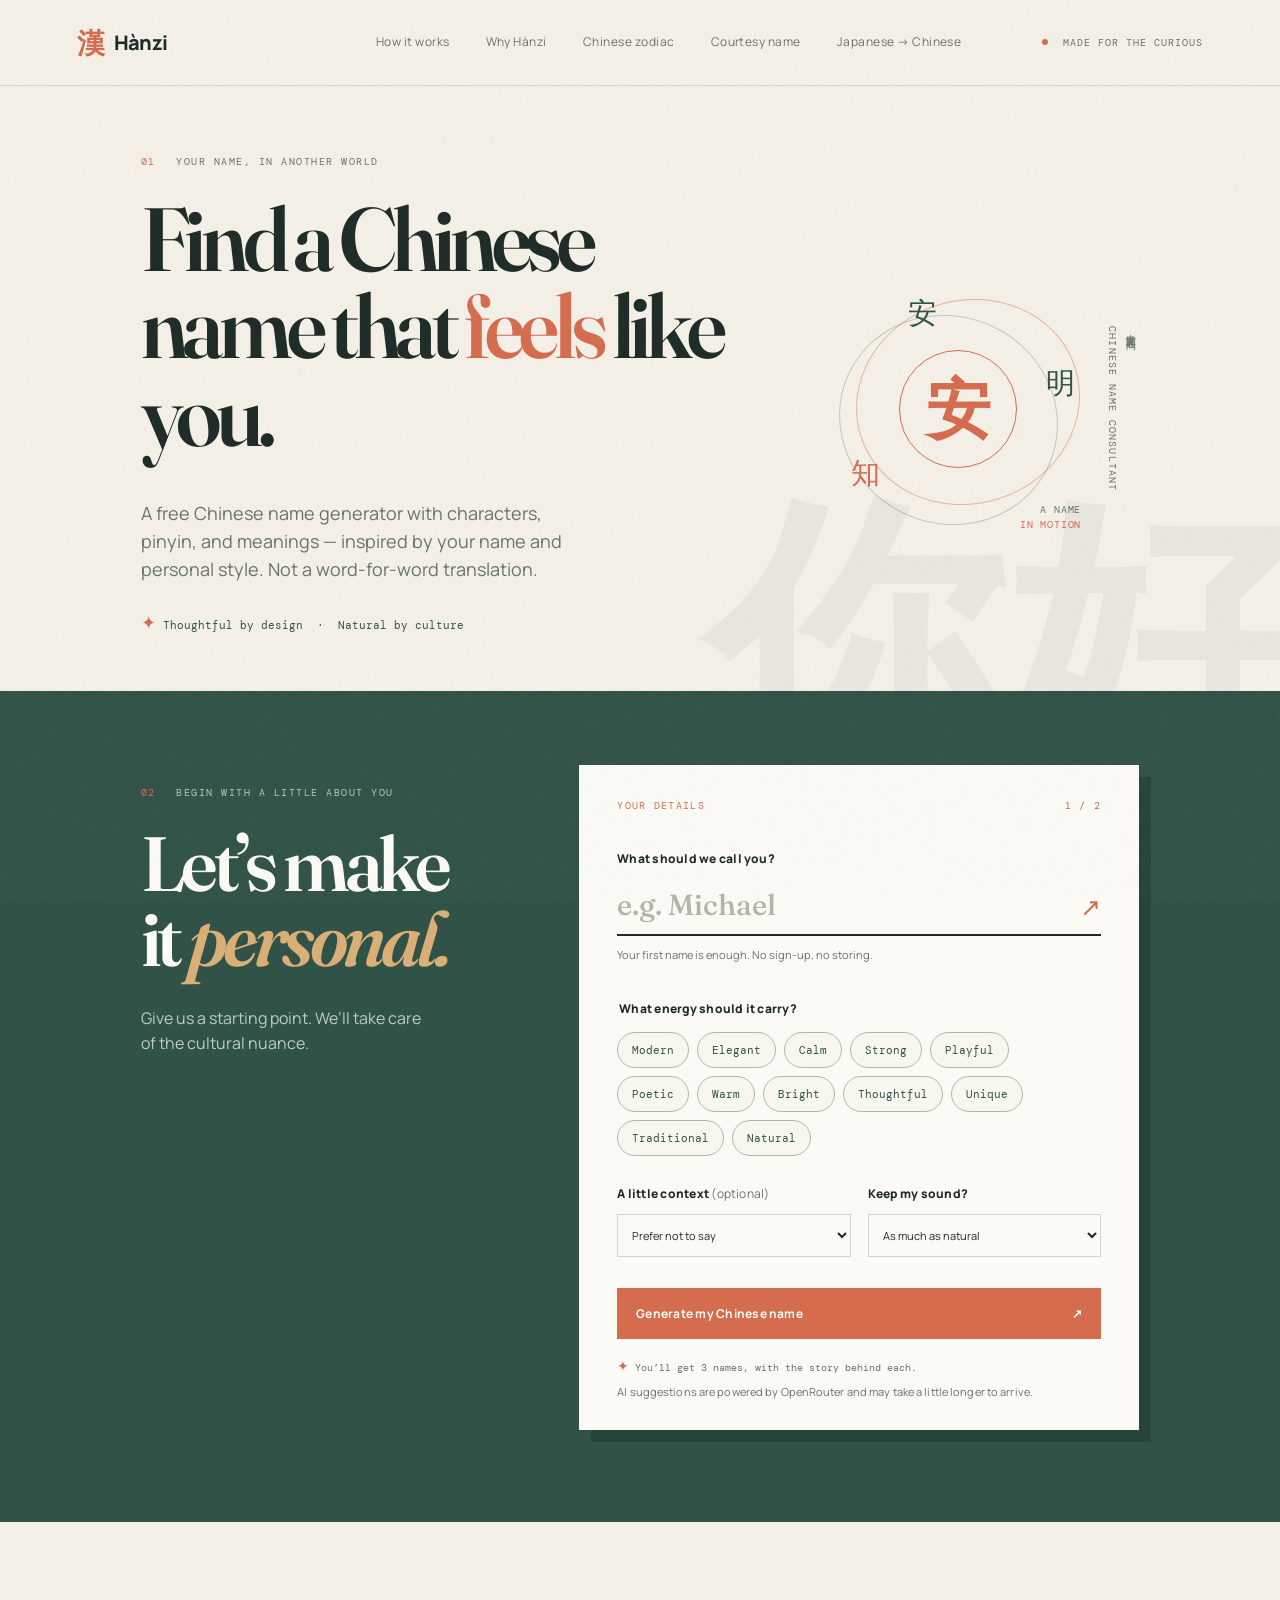
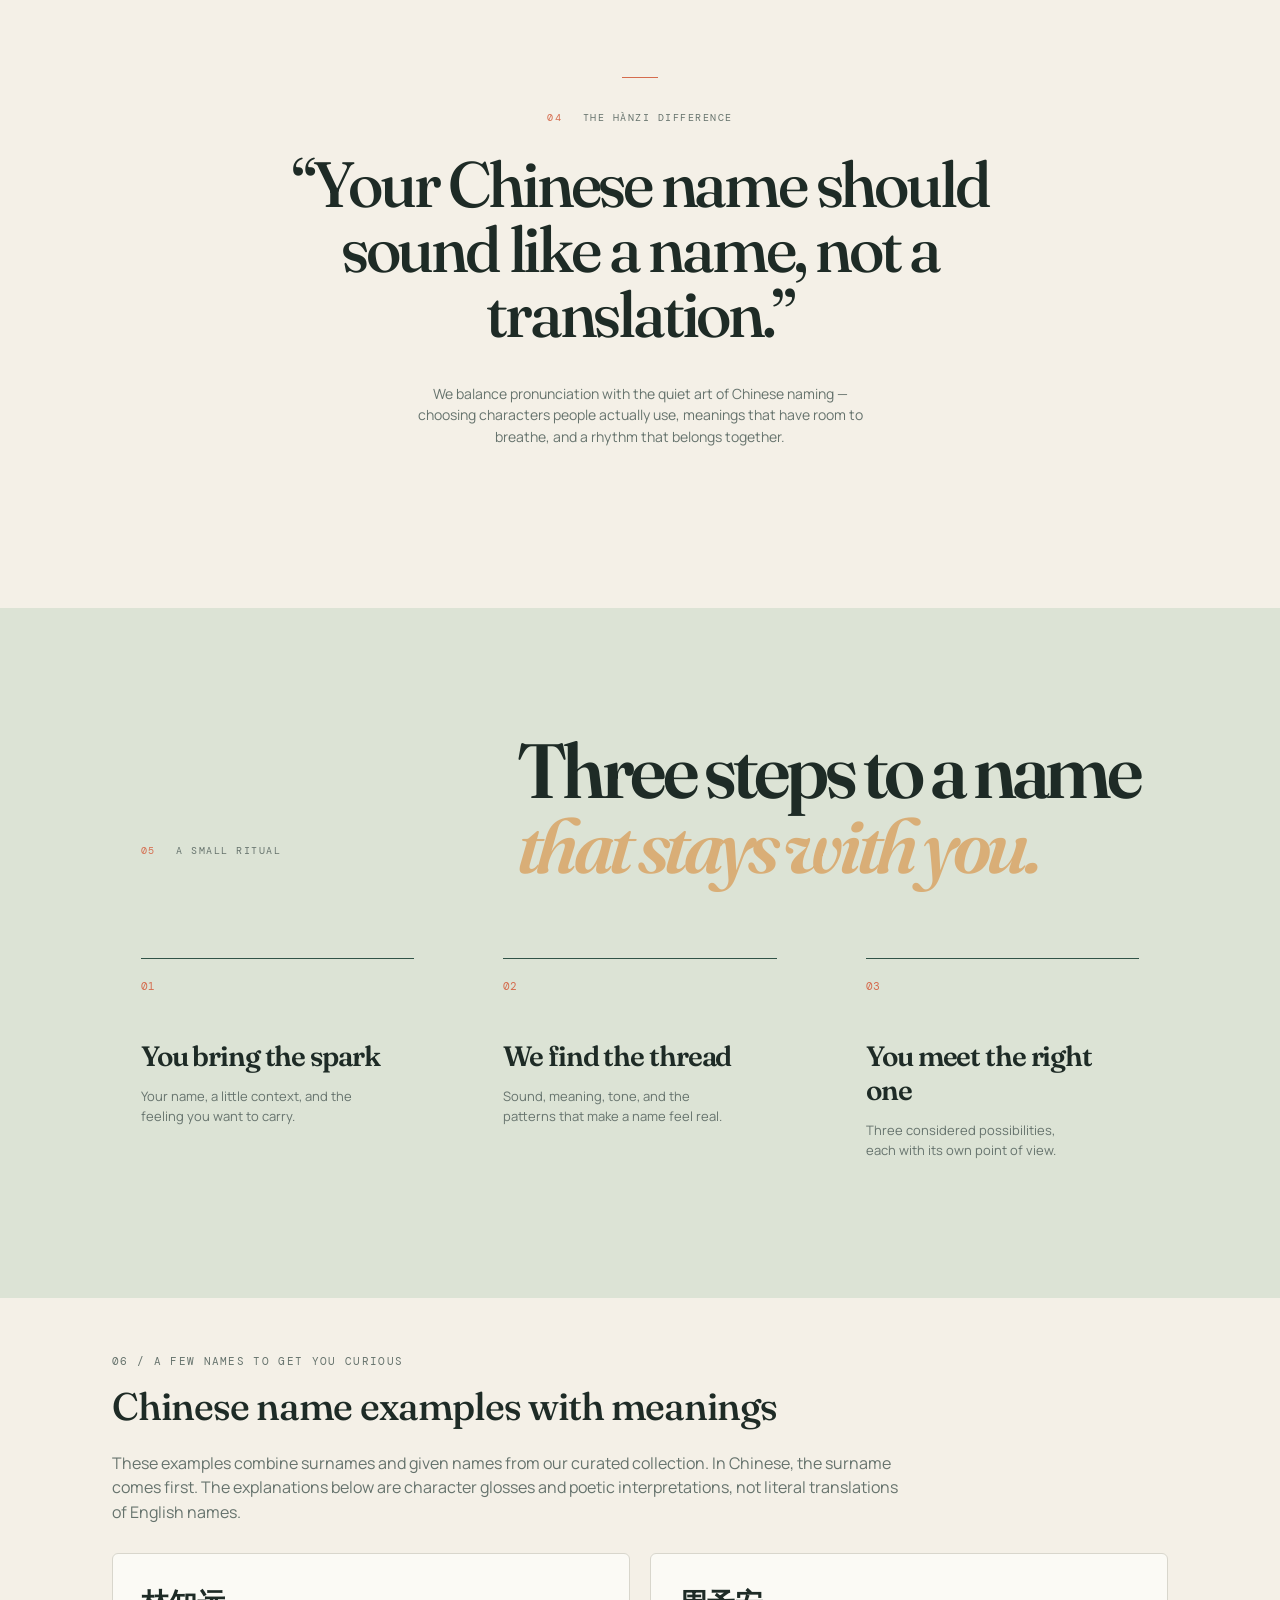
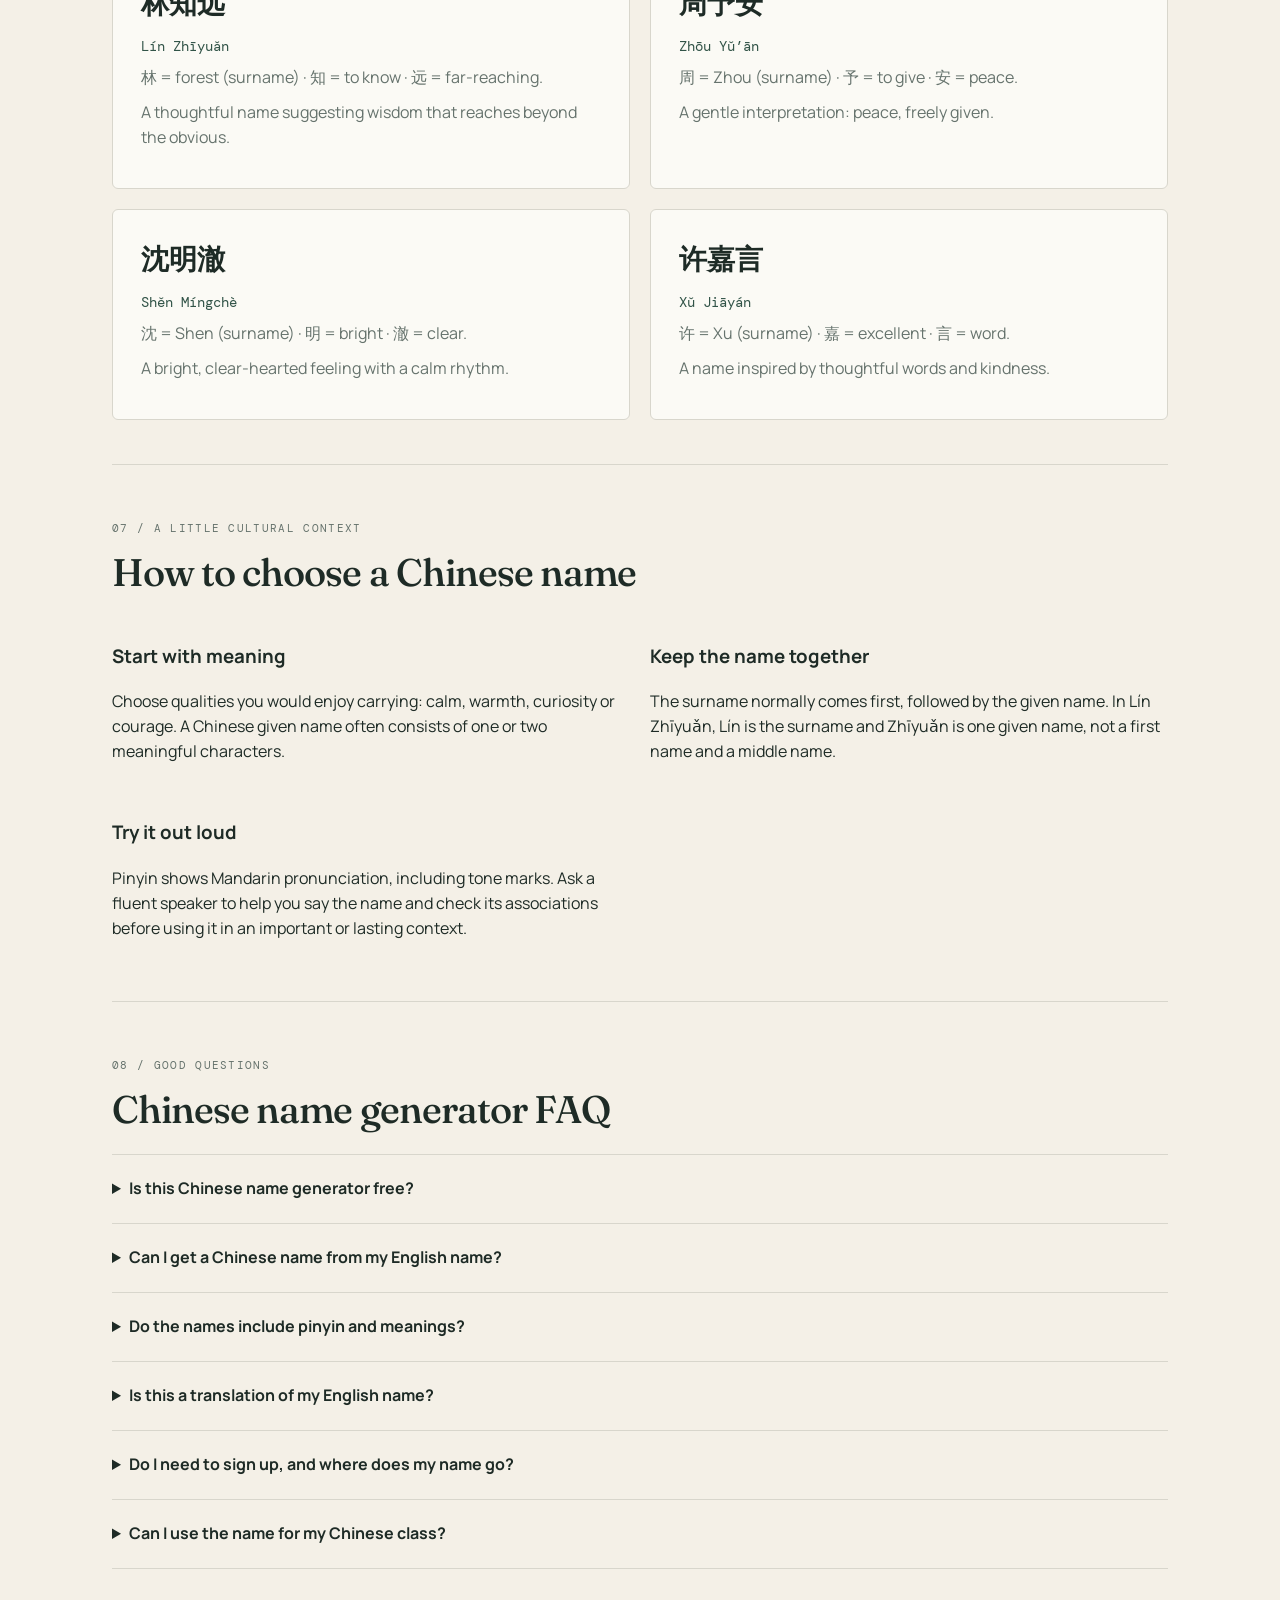
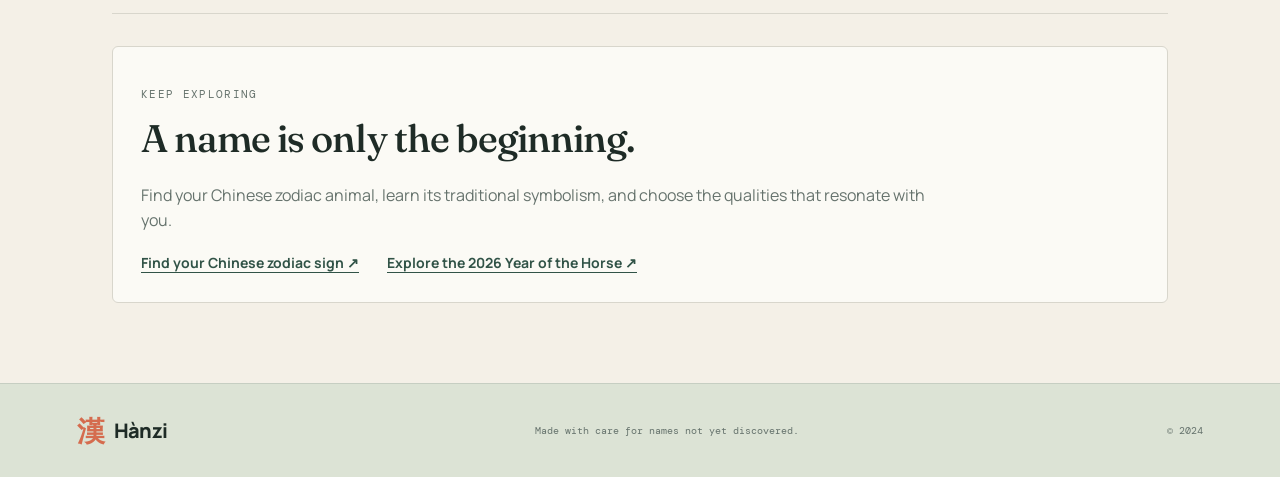
==== commit acd4845e: "Add one-shot naming agent and courtesy/Japanese naming pages" ====
--- a/index.html
+++ b/index.html
@@ -48,6 +48,8 @@
         <a href="#how">How it works</a>
         <a href="#why">Why Hànzi</a>
         <a href="/chinese-zodiac/" data-culture-link>Chinese zodiac</a>
+        <a href="/courtesy-name-generator/" data-culture-link>Courtesy name</a>
+        <a href="/japanese-name-to-chinese-name/" data-culture-link>Japanese → Chinese</a>
       </nav>
       <div class="header-note"><span class="dot"></span> Made for the curious</div>
     </header>
@@ -113,14 +115,14 @@
             </div>
           </div>
           <button class="primary-button" type="submit"><span>Generate my Chinese name</span><span>↗</span></button>
-          <p class="form-footnote"><span class="spark">✦</span> You’ll get 3 names, with the story behind each.</p>
+          <p class="form-footnote"><span class="spark">✦</span> You’ll get 3 names, with the story behind each.</p><p class="agent-delay-note">AI suggestions are powered by OpenRouter and may take a little longer to arrive.</p>
         </form>
       </section>
 
       <section class="results-section is-hidden" id="results" aria-labelledby="results-title">
         <div class="results-heading reveal"><div><p class="eyebrow"><span>03</span> A few possibilities</p><h2 id="results-title">Meet your <span>Chinese names.</span></h2></div><button class="text-button" id="reset-button">Start over&nbsp; ↗</button></div>
         <div class="name-grid" id="name-grid"></div>
-        <div class="results-footer"><p>Not quite right yet?</p><button class="secondary-button" id="more-button">Generate 3 more <span>↗</span></button></div>
+        <div class="results-footer"><p>Not quite right yet?</p><button class="secondary-button" id="more-button">Generate 3 more <span>↗</span></button><button class="secondary-button" id="agent-button" type="button">Ask the naming guide <span>✦</span></button><span class="agent-status" id="agent-status" aria-live="polite"></span></div>
       </section>
 
       <section class="manifesto" id="why"><div class="manifesto-line"></div><p class="eyebrow"><span>04</span> The Hànzi difference</p><blockquote>“Your Chinese name should sound like a name, not a translation.”</blockquote><p class="manifesto-copy">We balance pronunciation with the quiet art of Chinese naming — choosing characters people actually use, meanings that have room to breathe, and a rhythm that belongs together.</p></section>
@@ -164,6 +166,7 @@
     <script defer src="/_vercel/insights/script.js"></script>
 
     <script defer src="analytics.js"></script>
+    <script defer src="name-agent-client.js"></script>
     <script defer src="script.js"></script>
     <script defer src="culture-events.js"></script>
   </body>
--- a/styles.css
+++ b/styles.css
@@ -1 +1 @@
-:root{--ink:#1e2b26;--muted:#66736d;--paper:#f4f0e7;--cream:#fbfaf5;--sage:#b7c4ae;--green:#315347;--coral:#d56c4e;--line:#d8d6cc;--serif:'Fraunces',Georgia,serif;--sans:'Manrope',sans-serif;--mono:'DM Mono',monospace}*{box-sizing:border-box}html{scroll-behavior:smooth}body{margin:0;background:var(--paper);color:var(--ink);font-family:var(--sans);font-size:16px;line-height:1.55;overflow-x:hidden}.grain{position:fixed;inset:0;pointer-events:none;opacity:.06;z-index:10;background-image:url("data:image/svg+xml,%3Csvg viewBox='0 0 180 180' xmlns='http://www.w3.org/2000/svg'%3E%3Cfilter id='n'%3E%3CfeTurbulence type='fractalNoise' baseFrequency='.9' numOctaves='4' stitchTiles='stitch'/%3E%3C/filter%3E%3Crect width='100%25' height='100%25' filter='url(%23n)' opacity='.45'/%3E%3C/svg%3E")}.site-header{height:86px;padding:0 6vw;display:flex;align-items:center;justify-content:space-between;border-bottom:1px solid var(--line)}.brand{display:flex;align-items:center;gap:10px;color:var(--ink);font-weight:800;letter-spacing:-.04em;font-size:20px;text-decoration:none}.brand-mark{font-family:var(--serif);font-size:28px;font-weight:600;color:var(--coral);line-height:1}.nav-links{display:flex;gap:36px;margin-left:10vw}.nav-links a,.header-note{color:var(--muted);font-size:12px;text-decoration:none;letter-spacing:.04em}.nav-links a:hover,.text-button:hover{color:var(--coral)}.header-note{font-family:var(--mono);font-size:10px;text-transform:uppercase;letter-spacing:.1em}.dot{display:inline-block;width:6px;height:6px;background:var(--coral);border-radius:50%;margin:0 8px 1px 0}.hero{min-height:0;padding:68px 11vw 54px;display:grid;grid-template-columns:minmax(0,760px) 1fr;gap:5vw;position:relative}.hero:after{content:'你好';position:absolute;right:-2vw;bottom:-100px;color:rgba(49,83,71,.055);font-family:var(--serif);font-size:300px;font-weight:600;line-height:1}.character-stage{perspective:700px}.flip-character{backface-visibility:hidden}.eyebrow{font-family:var(--mono);font-size:10px;letter-spacing:.15em;text-transform:uppercase;color:var(--muted);margin:0 0 25px}.eyebrow span{color:var(--coral);margin-right:13px}.hero h1,.section-intro h2,.results-heading h2,.how-heading h2{font-family:var(--serif);font-weight:600;letter-spacing:-.06em;line-height:.98;margin:0}.hero h1{font-size:clamp(54px,7vw,104px);max-width:900px}.hero h1 em{color:var(--coral);font-style:normal}.hero-lede{max-width:435px;font-size:18px;color:var(--muted);margin:42px 0 26px}.hero-meta{font-family:var(--mono);font-size:11px;color:var(--green)}.scribble{color:var(--coral);font-size:18px}.hero-aside{display:flex;align-items:center;justify-content:flex-end;gap:20px;padding-top:26px}.character-stage{width:250px;height:250px;position:relative;display:grid;place-items:center}.character-stage:before,.character-stage:after{content:'';position:absolute;border:1px solid rgba(213,108,78,.45);border-radius:50%;transform:rotate(-18deg)}.character-stage:before{inset:16px 2px 30px 22px}.character-stage:after{inset:32px 24px 10px 5px;border-color:rgba(49,83,71,.25);transform:rotate(24deg)}.flip-character{width:118px;height:118px;border:1px solid var(--coral);border-radius:50%;display:grid;place-items:center;color:var(--coral);font:600 65px/1 var(--serif);background:var(--paper);box-shadow:0 0 0 9px var(--paper);position:relative;z-index:2;transform-origin:center;transition:transform .34s cubic-bezier(.65,0,.35,1),opacity .18s ease}.flip-character.is-turning{transform:rotateX(88deg) scale(.92);opacity:.08}.flip-caption{position:absolute;bottom:2px;right:2px;color:var(--muted);font:10px/1.5 var(--mono);letter-spacing:.08em;text-transform:uppercase;text-align:right;z-index:3}.flip-caption span{color:var(--coral)}.character-orbit{position:absolute;font:500 29px var(--serif);color:var(--green);z-index:3;animation:drift 5s ease-in-out infinite}.orbit-one{top:10px;left:75px}.orbit-two{bottom:40px;left:18px;animation-delay:-1.4s;color:var(--coral)}.orbit-three{top:80px;right:8px;animation-delay:-2.6s}.vertical-note{writing-mode:vertical-rl;color:var(--muted);font:10px/1.8 var(--mono);letter-spacing:.12em}@keyframes drift{0%,100%{transform:translate3d(0,0,0) rotate(-5deg)}50%{transform:translate3d(4px,-9px,0) rotate(5deg)}}.generator-section{padding:74px 11vw 92px;background:var(--green);color:var(--cream);display:grid;grid-template-columns:1fr minmax(380px,560px);gap:7vw;align-items:start}.section-intro{padding-top:20px}.section-intro .eyebrow{color:#b9c8bb}.section-intro h2,.results-heading h2,.how-heading h2{font-size:clamp(48px,6vw,82px)}.section-intro h2 span,.results-heading h2 span,.how-heading h2 span{color:#d9ae77;font-style:italic}.section-intro>p:last-child{color:#c0ccc4;max-width:280px;margin-top:30px}.generator-card{background:var(--cream);color:var(--ink);padding:34px 38px 30px;box-shadow:12px 12px 0 rgba(16,37,30,.3)}.form-topline{display:flex;justify-content:space-between;font:10px var(--mono);letter-spacing:.13em;color:var(--coral);margin-bottom:38px}.field-label,legend{display:block;font-size:12px;font-weight:800;letter-spacing:.02em;margin-bottom:11px}.field-label span{color:var(--muted);font-weight:400}.name-input-wrap{display:flex;border-bottom:2px solid var(--ink);align-items:center}.name-input-wrap input{width:100%;border:0;outline:0;background:transparent;padding:7px 0 12px;font:500 29px var(--serif);color:var(--ink)}.name-input-wrap input::placeholder{color:#b4b4aa}.input-arrow{font-size:25px;color:var(--coral)}.helper{font-size:11px;color:var(--muted);margin:10px 0 37px}fieldset{border:0;padding:0;margin:0 0 29px}legend{margin-bottom:13px}.chip-grid{display:flex;gap:8px;flex-wrap:wrap;max-width:470px}.chip{font:11px var(--mono);color:var(--green);border:1px solid #aeb9ae;background:#f7f6ef;padding:10px 14px;border-radius:20px;cursor:pointer;transition:background .2s,border-color .2s,color .2s,transform .2s;position:relative;z-index:2;pointer-events:auto;white-space:nowrap}.chip:focus-visible{outline:3px solid var(--coral);outline-offset:2px}.chip:hover,.chip.selected{background:var(--sage);border-color:var(--sage);color:var(--ink);transform:translateY(-1px)}.form-row{display:grid;grid-template-columns:1fr 1fr;gap:17px;margin-bottom:31px}select{width:100%;border:1px solid #d5d4ca;background:transparent;padding:12px 10px;color:var(--ink);font:11px var(--sans);outline:0;border-radius:0}select:focus,.name-input-wrap:focus-within{border-color:var(--coral)}.primary-button,.secondary-button{border:0;cursor:pointer;display:flex;justify-content:space-between;align-items:center;width:100%;background:var(--coral);color:white;padding:17px 19px;font:700 12px var(--sans);letter-spacing:.02em;transition:transform .2s,background .2s}.primary-button:disabled{cursor:wait;opacity:.72;transform:none}.primary-button:hover{background:#bd563d;transform:translateY(-2px)}.form-footnote{font:10px var(--mono);color:var(--muted);margin:18px 0 0}.spark{color:var(--coral);font-size:14px}.results-section{padding:145px 11vw 115px;background:var(--cream)}.is-hidden{display:none}.results-heading{display:flex;justify-content:space-between;align-items:end;margin-bottom:55px}.text-button{border:0;background:transparent;color:var(--muted);font:11px var(--mono);cursor:pointer;padding:12px 0}.name-grid{display:grid;grid-template-columns:repeat(3,1fr);gap:18px}.name-card{border:1px solid var(--line);padding:30px 26px 28px;min-height:390px;display:flex;flex-direction:column;animation:rise .55s both}.name-card:nth-child(2){animation-delay:.1s}.name-card:nth-child(3){animation-delay:.2s}.card-index{font:10px var(--mono);color:var(--coral);margin-bottom:46px}.characters{font:600 58px/1 var(--serif);letter-spacing:-.06em;margin-bottom:10px}.pinyin{font:14px var(--mono);color:var(--coral);margin-bottom:30px}.meaning{font-size:12px;color:var(--muted);line-height:1.7;min-height:63px}.meaning b{color:var(--ink);font-weight:600}.tag-row{display:flex;gap:5px;flex-wrap:wrap;margin-top:auto}.tag{background:#e9e8df;padding:5px 8px;font:9px var(--mono);color:var(--green)}.why{border-top:1px solid var(--line);margin-top:24px;padding-top:18px;font-size:12px;line-height:1.6;color:var(--muted)}.why strong{display:block;color:var(--ink);font-size:10px;font-family:var(--mono);letter-spacing:.1em;text-transform:uppercase;margin-bottom:6px}.card-actions{display:flex;gap:7px;margin-top:18px;padding-top:15px;border-top:1px solid var(--line)}.card-action{flex:1;font:10px var(--mono);letter-spacing:.08em;text-transform:uppercase;color:var(--green);background:transparent;border:1px solid #cdd2c8;padding:10px 8px;cursor:pointer;transition:background .18s,border-color .18s,color .18s}.card-action:hover{background:var(--sage);border-color:var(--sage);color:var(--ink)}.card-action.is-done{background:var(--green);border-color:var(--green);color:var(--cream)}.card-action:focus-visible{outline:3px solid var(--coral);outline-offset:2px}.results-footer{display:flex;justify-content:center;gap:20px;align-items:center;margin-top:55px;color:var(--muted);font-size:13px}.secondary-button{width:auto;background:var(--green);gap:34px;padding:15px 18px}.secondary-button:hover{background:#233e34}.manifesto{padding:155px 20vw 160px;text-align:center;background:var(--paper);position:relative}.manifesto-line{height:1px;background:var(--coral);width:36px;margin:0 auto 32px}.manifesto blockquote{font:500 clamp(35px,5vw,72px)/1.02 var(--serif);letter-spacing:-.05em;margin:0 auto;max-width:900px}.manifesto-copy{color:var(--muted);max-width:470px;margin:36px auto 0;font-size:14px}.how-section{background:#dce3d5;padding:125px 11vw}.how-heading{display:flex;justify-content:space-between;align-items:end;margin-bottom:75px}.steps{display:grid;grid-template-columns:repeat(3,1fr);gap:7vw}.steps article{border-top:1px solid var(--green);padding-top:20px}.step-number{color:var(--coral);font:11px var(--mono);margin-bottom:46px}.steps h3{font:600 28px var(--serif);letter-spacing:-.04em;margin:0 0 12px}.steps p{font-size:13px;color:var(--muted);max-width:220px}.site-footer{border-top:1px solid #c6cec2;background:#dce3d5;padding:30px 6vw;display:flex;align-items:center;justify-content:space-between}.site-footer p,.footer-year{font:10px var(--mono);color:var(--muted)}@keyframes rise{from{opacity:0;transform:translateY(18px)}to{opacity:1;transform:translateY(0)}}.reveal{animation:rise .7s both}.delay-1{animation-delay:.15s}@media(max-width:800px){.site-header{padding:0 6vw}.nav-links{display:none}.header-note{font-size:9px}.hero{padding:80px 7vw 100px;display:block;min-height:600px}.hero h1{font-size:clamp(56px,15vw,95px)}.hero-lede{font-size:16px}.hero-aside{justify-content:flex-start;padding-top:60px}.hero:after{font-size:170px;bottom:-30px}.generator-section{display:block;padding:95px 7vw 100px}.generator-card{margin-top:55px;padding:27px 22px 25px}.results-section{padding:95px 7vw}.results-heading{display:block}.results-heading .text-button{margin-top:20px}.name-grid{grid-template-columns:1fr}.name-card{min-height:350px}.manifesto{padding:100px 9vw}.how-section{padding:90px 7vw}.how-heading{display:block;margin-bottom:50px}.steps{grid-template-columns:1fr;gap:45px}.steps article{display:grid;grid-template-columns:54px 1fr;column-gap:15px}.step-number{grid-row:span 2;margin:0}.steps p{grid-column:2}.site-footer{padding:25px 7vw;gap:15px;align-items:flex-start;flex-direction:column}.site-footer p{margin:0}.form-row{gap:10px}}@media(max-width:800px){.character-stage{transform:scale(.82);transform-origin:center right;margin-right:-22px}}@media(prefers-reduced-motion:reduce){*,*:before,*:after{animation-duration:.01ms!important;animation-iteration-count:1!important;scroll-behavior:auto!important;transition-duration:.01ms!important}}+:root{--ink:#1e2b26;--muted:#66736d;--paper:#f4f0e7;--cream:#fbfaf5;--sage:#b7c4ae;--green:#315347;--coral:#d56c4e;--line:#d8d6cc;--serif:'Fraunces',Georgia,serif;--sans:'Manrope',sans-serif;--mono:'DM Mono',monospace}*{box-sizing:border-box}html{scroll-behavior:smooth}body{margin:0;background:var(--paper);color:var(--ink);font-family:var(--sans);font-size:16px;line-height:1.55;overflow-x:hidden}.grain{position:fixed;inset:0;pointer-events:none;opacity:.06;z-index:10;background-image:url("data:image/svg+xml,%3Csvg viewBox='0 0 180 180' xmlns='http://www.w3.org/2000/svg'%3E%3Cfilter id='n'%3E%3CfeTurbulence type='fractalNoise' baseFrequency='.9' numOctaves='4' stitchTiles='stitch'/%3E%3C/filter%3E%3Crect width='100%25' height='100%25' filter='url(%23n)' opacity='.45'/%3E%3C/svg%3E")}.site-header{height:86px;padding:0 6vw;display:flex;align-items:center;justify-content:space-between;border-bottom:1px solid var(--line)}.brand{display:flex;align-items:center;gap:10px;color:var(--ink);font-weight:800;letter-spacing:-.04em;font-size:20px;text-decoration:none}.brand-mark{font-family:var(--serif);font-size:28px;font-weight:600;color:var(--coral);line-height:1}.nav-links{display:flex;gap:36px;margin-left:10vw}.nav-links a,.header-note{color:var(--muted);font-size:12px;text-decoration:none;letter-spacing:.04em}.nav-links a:hover,.text-button:hover{color:var(--coral)}.header-note{font-family:var(--mono);font-size:10px;text-transform:uppercase;letter-spacing:.1em}.dot{display:inline-block;width:6px;height:6px;background:var(--coral);border-radius:50%;margin:0 8px 1px 0}.hero{min-height:0;padding:68px 11vw 54px;display:grid;grid-template-columns:minmax(0,760px) 1fr;gap:5vw;position:relative}.hero:after{content:'你好';position:absolute;right:-2vw;bottom:-100px;color:rgba(49,83,71,.055);font-family:var(--serif);font-size:300px;font-weight:600;line-height:1}.character-stage{perspective:700px}.flip-character{backface-visibility:hidden}.eyebrow{font-family:var(--mono);font-size:10px;letter-spacing:.15em;text-transform:uppercase;color:var(--muted);margin:0 0 25px}.eyebrow span{color:var(--coral);margin-right:13px}.hero h1,.section-intro h2,.results-heading h2,.how-heading h2{font-family:var(--serif);font-weight:600;letter-spacing:-.06em;line-height:.98;margin:0}.hero h1{font-size:clamp(54px,7vw,104px);max-width:900px}.hero h1 em{color:var(--coral);font-style:normal}.hero-lede{max-width:435px;font-size:18px;color:var(--muted);margin:42px 0 26px}.hero-meta{font-family:var(--mono);font-size:11px;color:var(--green)}.scribble{color:var(--coral);font-size:18px}.hero-aside{display:flex;align-items:center;justify-content:flex-end;gap:20px;padding-top:26px}.character-stage{width:250px;height:250px;position:relative;display:grid;place-items:center}.character-stage:before,.character-stage:after{content:'';position:absolute;border:1px solid rgba(213,108,78,.45);border-radius:50%;transform:rotate(-18deg)}.character-stage:before{inset:16px 2px 30px 22px}.character-stage:after{inset:32px 24px 10px 5px;border-color:rgba(49,83,71,.25);transform:rotate(24deg)}.flip-character{width:118px;height:118px;border:1px solid var(--coral);border-radius:50%;display:grid;place-items:center;color:var(--coral);font:600 65px/1 var(--serif);background:var(--paper);box-shadow:0 0 0 9px var(--paper);position:relative;z-index:2;transform-origin:center;transition:transform .34s cubic-bezier(.65,0,.35,1),opacity .18s ease}.flip-character.is-turning{transform:rotateX(88deg) scale(.92);opacity:.08}.flip-caption{position:absolute;bottom:2px;right:2px;color:var(--muted);font:10px/1.5 var(--mono);letter-spacing:.08em;text-transform:uppercase;text-align:right;z-index:3}.flip-caption span{color:var(--coral)}.character-orbit{position:absolute;font:500 29px var(--serif);color:var(--green);z-index:3;animation:drift 5s ease-in-out infinite}.orbit-one{top:10px;left:75px}.orbit-two{bottom:40px;left:18px;animation-delay:-1.4s;color:var(--coral)}.orbit-three{top:80px;right:8px;animation-delay:-2.6s}.vertical-note{writing-mode:vertical-rl;color:var(--muted);font:10px/1.8 var(--mono);letter-spacing:.12em}@keyframes drift{0%,100%{transform:translate3d(0,0,0) rotate(-5deg)}50%{transform:translate3d(4px,-9px,0) rotate(5deg)}}.generator-section{padding:74px 11vw 92px;background:var(--green);color:var(--cream);display:grid;grid-template-columns:1fr minmax(380px,560px);gap:7vw;align-items:start}.section-intro{padding-top:20px}.section-intro .eyebrow{color:#b9c8bb}.section-intro h2,.results-heading h2,.how-heading h2{font-size:clamp(48px,6vw,82px)}.section-intro h2 span,.results-heading h2 span,.how-heading h2 span{color:#d9ae77;font-style:italic}.section-intro>p:last-child{color:#c0ccc4;max-width:280px;margin-top:30px}.generator-card{background:var(--cream);color:var(--ink);padding:34px 38px 30px;box-shadow:12px 12px 0 rgba(16,37,30,.3)}.form-topline{display:flex;justify-content:space-between;font:10px var(--mono);letter-spacing:.13em;color:var(--coral);margin-bottom:38px}.field-label,legend{display:block;font-size:12px;font-weight:800;letter-spacing:.02em;margin-bottom:11px}.field-label span{color:var(--muted);font-weight:400}.name-input-wrap{display:flex;border-bottom:2px solid var(--ink);align-items:center}.name-input-wrap input{width:100%;border:0;outline:0;background:transparent;padding:7px 0 12px;font:500 29px var(--serif);color:var(--ink)}.name-input-wrap input::placeholder{color:#b4b4aa}.input-arrow{font-size:25px;color:var(--coral)}.helper{font-size:11px;color:var(--muted);margin:10px 0 37px}fieldset{border:0;padding:0;margin:0 0 29px}legend{margin-bottom:13px}.chip-grid{display:flex;gap:8px;flex-wrap:wrap;max-width:470px}.chip{font:11px var(--mono);color:var(--green);border:1px solid #aeb9ae;background:#f7f6ef;padding:10px 14px;border-radius:20px;cursor:pointer;transition:background .2s,border-color .2s,color .2s,transform .2s;position:relative;z-index:2;pointer-events:auto;white-space:nowrap}.chip:focus-visible{outline:3px solid var(--coral);outline-offset:2px}.chip:hover,.chip.selected{background:var(--sage);border-color:var(--sage);color:var(--ink);transform:translateY(-1px)}.form-row{display:grid;grid-template-columns:1fr 1fr;gap:17px;margin-bottom:31px}select{width:100%;border:1px solid #d5d4ca;background:transparent;padding:12px 10px;color:var(--ink);font:11px var(--sans);outline:0;border-radius:0}select:focus,.name-input-wrap:focus-within{border-color:var(--coral)}.primary-button,.secondary-button{border:0;cursor:pointer;display:flex;justify-content:space-between;align-items:center;width:100%;background:var(--coral);color:white;padding:17px 19px;font:700 12px var(--sans);letter-spacing:.02em;transition:transform .2s,background .2s}.primary-button:disabled{cursor:wait;opacity:.72;transform:none}.primary-button:hover{background:#bd563d;transform:translateY(-2px)}.agent-delay-note{margin:8px 0 0;color:var(--muted);font-size:11px;letter-spacing:.01em}.form-footnote{font:10px var(--mono);color:var(--muted);margin:18px 0 0}.spark{color:var(--coral);font-size:14px}.results-section{padding:145px 11vw 115px;background:var(--cream)}.is-hidden{display:none}.results-heading{display:flex;justify-content:space-between;align-items:end;margin-bottom:55px}.text-button{border:0;background:transparent;color:var(--muted);font:11px var(--mono);cursor:pointer;padding:12px 0}.name-grid{display:grid;grid-template-columns:repeat(3,1fr);gap:18px}.name-card{border:1px solid var(--line);padding:30px 26px 28px;min-height:390px;display:flex;flex-direction:column;animation:rise .55s both}.name-card:nth-child(2){animation-delay:.1s}.name-card:nth-child(3){animation-delay:.2s}.card-index{font:10px var(--mono);color:var(--coral);margin-bottom:46px}.characters{font:600 58px/1 var(--serif);letter-spacing:-.06em;margin-bottom:10px}.pinyin{font:14px var(--mono);color:var(--coral);margin-bottom:30px}.meaning{font-size:12px;color:var(--muted);line-height:1.7;min-height:63px}.meaning b{color:var(--ink);font-weight:600}.tag-row{display:flex;gap:5px;flex-wrap:wrap;margin-top:auto}.tag{background:#e9e8df;padding:5px 8px;font:9px var(--mono);color:var(--green)}.why{border-top:1px solid var(--line);margin-top:24px;padding-top:18px;font-size:12px;line-height:1.6;color:var(--muted)}.why strong{display:block;color:var(--ink);font-size:10px;font-family:var(--mono);letter-spacing:.1em;text-transform:uppercase;margin-bottom:6px}.card-actions{display:flex;gap:7px;margin-top:18px;padding-top:15px;border-top:1px solid var(--line)}.card-action{flex:1;font:10px var(--mono);letter-spacing:.08em;text-transform:uppercase;color:var(--green);background:transparent;border:1px solid #cdd2c8;padding:10px 8px;cursor:pointer;transition:background .18s,border-color .18s,color .18s}.card-action:hover{background:var(--sage);border-color:var(--sage);color:var(--ink)}.card-action.is-done{background:var(--green);border-color:var(--green);color:var(--cream)}.card-action:focus-visible{outline:3px solid var(--coral);outline-offset:2px}.results-footer{display:flex;justify-content:center;gap:20px;align-items:center;margin-top:55px;color:var(--muted);font-size:13px}.secondary-button{width:auto;background:var(--green);gap:34px;padding:15px 18px}.secondary-button:hover{background:#233e34}.manifesto{padding:155px 20vw 160px;text-align:center;background:var(--paper);position:relative}.manifesto-line{height:1px;background:var(--coral);width:36px;margin:0 auto 32px}.manifesto blockquote{font:500 clamp(35px,5vw,72px)/1.02 var(--serif);letter-spacing:-.05em;margin:0 auto;max-width:900px}.manifesto-copy{color:var(--muted);max-width:470px;margin:36px auto 0;font-size:14px}.how-section{background:#dce3d5;padding:125px 11vw}.how-heading{display:flex;justify-content:space-between;align-items:end;margin-bottom:75px}.steps{display:grid;grid-template-columns:repeat(3,1fr);gap:7vw}.steps article{border-top:1px solid var(--green);padding-top:20px}.step-number{color:var(--coral);font:11px var(--mono);margin-bottom:46px}.steps h3{font:600 28px var(--serif);letter-spacing:-.04em;margin:0 0 12px}.steps p{font-size:13px;color:var(--muted);max-width:220px}.site-footer{border-top:1px solid #c6cec2;background:#dce3d5;padding:30px 6vw;display:flex;align-items:center;justify-content:space-between}.site-footer p,.footer-year{font:10px var(--mono);color:var(--muted)}@keyframes rise{from{opacity:0;transform:translateY(18px)}to{opacity:1;transform:translateY(0)}}.reveal{animation:rise .7s both}.delay-1{animation-delay:.15s}@media(max-width:800px){.site-header{padding:0 6vw}.nav-links{display:none}.header-note{font-size:9px}.hero{padding:80px 7vw 100px;display:block;min-height:600px}.hero h1{font-size:clamp(56px,15vw,95px)}.hero-lede{font-size:16px}.hero-aside{justify-content:flex-start;padding-top:60px}.hero:after{font-size:170px;bottom:-30px}.generator-section{display:block;padding:95px 7vw 100px}.generator-card{margin-top:55px;padding:27px 22px 25px}.results-section{padding:95px 7vw}.results-heading{display:block}.results-heading .text-button{margin-top:20px}.name-grid{grid-template-columns:1fr}.name-card{min-height:350px}.manifesto{padding:100px 9vw}.how-section{padding:90px 7vw}.how-heading{display:block;margin-bottom:50px}.steps{grid-template-columns:1fr;gap:45px}.steps article{display:grid;grid-template-columns:54px 1fr;column-gap:15px}.step-number{grid-row:span 2;margin:0}.steps p{grid-column:2}.site-footer{padding:25px 7vw;gap:15px;align-items:flex-start;flex-direction:column}.site-footer p{margin:0}.form-row{gap:10px}}@media(max-width:800px){.character-stage{transform:scale(.82);transform-origin:center right;margin-right:-22px}}@media(prefers-reduced-motion:reduce){*,*:before,*:after{animation-duration:.01ms!important;animation-iteration-count:1!important;scroll-behavior:auto!important;transition-duration:.01ms!important}}
--- a/culture.css
+++ b/culture.css
@@ -1,4 +1,4 @@
 /* Shared editorial additions: reuse Hànzi's existing palette and typography. */
-.culture-main{max-width:1120px;margin:0 auto;padding:56px 32px 80px}.home-culture{padding-top:0}.culture-hero{position:relative;padding:24px 0 48px;border-bottom:1px solid var(--line);max-width:900px}.culture-hero h1{font-family:var(--serif);font-size:clamp(38px,5.8vw,70px);line-height:1.12;letter-spacing:-.04em;max-width:850px;margin:20px 0 24px}.culture-hero>p:not(.culture-kicker){font-size:18px;max-width:720px;color:var(--muted)}.culture-kicker{font-family:var(--mono);font-size:11px;letter-spacing:.12em;text-transform:uppercase;color:var(--green)}.culture-section{padding:44px 0;border-bottom:1px solid var(--line);scroll-margin-top:24px}.culture-section h2,.culture-result h2{overflow-wrap:break-word;font-family:var(--serif);font-size:clamp(28px,3vw,40px);line-height:1.2;font-weight:500;letter-spacing:-.025em;margin:12px 0 22px}.culture-section>p{max-width:800px;color:var(--muted)}.culture-grid{display:grid;grid-template-columns:repeat(2,minmax(0,1fr));gap:20px;margin-top:28px}.culture-card{padding:28px;background:var(--cream);border:1px solid var(--line);border-radius:6px}.culture-card h3{font-family:var(--serif);font-size:28px;margin:0 0 12px}.culture-card p{margin:10px 0;color:var(--muted)}.culture-card .pinyin{color:var(--green)}.culture-form{background:var(--cream);border:1px solid var(--line);padding:32px;margin:28px 0;border-radius:6px;max-width:700px}.culture-form label{display:block;font-size:14px;font-weight:700;margin-bottom:8px}.culture-form input,.culture-form select{width:100%;min-height:48px;border:1px solid var(--line);border-radius:4px;background:var(--paper);color:var(--ink);font:inherit;padding:10px 12px}.culture-form fieldset{border:0;padding:0;margin:24px 0}.culture-form legend{font-weight:700;margin-bottom:10px}.culture-form .culture-grid{margin-top:14px}.culture-form button{cursor:pointer;background:var(--green);color:var(--cream);border:0;border-radius:4px;padding:15px 22px;font:inherit;font-weight:700;min-height:48px}.culture-form button:hover{background:var(--ink)}.culture-form .primary-button{gap:18px;transform:none}.culture-form p{font-size:13px;color:var(--muted)}.culture-result{padding:28px;border-left:4px solid var(--coral);background:var(--cream);margin:24px 0}.culture-result h2 span{color:var(--coral);margin-right:12px;font-size:1.5em}.culture-actions{display:flex;flex-wrap:wrap;gap:16px 28px;margin-top:20px}.culture-main a{color:var(--green);text-underline-offset:4px}.culture-main a:hover{color:var(--coral)}.culture-main a.secondary-button{color:var(--cream);text-decoration:none;background:var(--green);max-width:420px;margin-top:20px}.culture-main a.secondary-button:hover{color:var(--cream);background:var(--ink)}.culture-actions a{font-size:14px;font-weight:700}.culture-table-wrap{width:100%;overflow-x:auto;margin:24px 0}.culture-table{width:100%;border-collapse:collapse;font-size:14px}.culture-table th{text-align:left;color:var(--green);font-family:var(--mono);font-size:11px;text-transform:uppercase;letter-spacing:.04em}.culture-table td,.culture-table th{padding:14px 10px;border-bottom:1px solid var(--line);vertical-align:top}.culture-table td:first-child{font-weight:700}.culture-table-wrap{overflow-x:auto}.culture-table caption{text-align:left;color:var(--muted);padding-bottom:14px}.culture-toc{display:block;padding:32px 0}.culture-toc ol{list-style:none;padding:0}.culture-toc a{display:inline-block;padding:8px 0;min-height:40px}.culture-note{background:var(--cream);padding:28px;margin-top:32px;border:1px solid var(--line);border-radius:6px}.culture-section details{border-top:1px solid var(--line);padding:16px 0}.culture-section details:last-child{border-bottom:1px solid var(--line)}.culture-section summary{font-weight:700;cursor:pointer;padding:5px 0;min-height:36px}.culture-section details p{max-width:800px;color:var(--muted)}.culture-footer{display:flex;justify-content:space-between;flex-wrap:wrap;gap:20px;padding:28px 6vw;border-top:1px solid var(--line);font-size:13px;color:var(--muted)}.culture-footer a{color:var(--green)}:focus-visible{outline:3px solid var(--coral);outline-offset:4px}.skip-link{position:absolute;top:-100px;left:16px;background:var(--cream);color:var(--green);padding:12px;z-index:20}.skip-link:focus{top:12px}
+.culture-main{max-width:1120px;margin:0 auto;padding:56px 32px 80px}.home-culture{padding-top:0}.culture-hero{position:relative;padding:24px 0 48px;border-bottom:1px solid var(--line);max-width:900px}.culture-hero h1{font-family:var(--serif);font-size:clamp(38px,5.8vw,70px);line-height:1.12;letter-spacing:-.04em;max-width:850px;margin:20px 0 24px}.culture-hero>p:not(.culture-kicker){font-size:18px;max-width:720px;color:var(--muted)}.culture-kicker{font-family:var(--mono);font-size:11px;letter-spacing:.12em;text-transform:uppercase;color:var(--green)}.culture-section{padding:44px 0;border-bottom:1px solid var(--line);scroll-margin-top:24px}.culture-section h2,.culture-result h2{overflow-wrap:break-word;font-family:var(--serif);font-size:clamp(28px,3vw,40px);line-height:1.2;font-weight:500;letter-spacing:-.025em;margin:12px 0 22px}.culture-section>p{max-width:800px;color:var(--muted)}.culture-grid{display:grid;grid-template-columns:repeat(2,minmax(0,1fr));gap:20px;margin-top:28px}.culture-card{padding:28px;background:var(--cream);border:1px solid var(--line);border-radius:6px}.culture-card h3{font-family:var(--serif);font-size:28px;margin:0 0 12px}.culture-card p{margin:10px 0;color:var(--muted)}.culture-card .pinyin{color:var(--green)}.culture-form{background:var(--cream);border:1px solid var(--line);padding:32px;margin:28px 0;border-radius:6px;max-width:700px}.culture-form label{display:block;font-size:14px;font-weight:700;margin-bottom:8px}.culture-form input,.culture-form select{width:100%;min-height:48px;border:1px solid var(--line);border-radius:4px;background:var(--paper);color:var(--ink);font:inherit;padding:10px 12px}.culture-form fieldset{border:0;padding:0;margin:24px 0}.culture-form legend{font-weight:700;margin-bottom:10px}.culture-form .culture-grid{margin-top:14px}.culture-form button{cursor:pointer;background:var(--green);color:var(--cream);border:0;border-radius:4px;padding:15px 22px;font:inherit;font-weight:700;min-height:48px}.culture-form button:hover{background:var(--ink)}.culture-form .primary-button{gap:18px;transform:none}.culture-form p{font-size:13px;color:var(--muted)}.culture-result{padding:28px;border-left:4px solid var(--coral);background:var(--cream);margin:24px 0}.culture-result h2 span{color:var(--coral);margin-right:12px;font-size:1.5em}.culture-actions{display:flex;flex-wrap:wrap;gap:16px 28px;margin-top:20px}.culture-main a{color:var(--green);text-underline-offset:4px}.culture-main a:hover{color:var(--coral)}.culture-main a.secondary-button{color:var(--cream);text-decoration:none;background:var(--green);max-width:420px;margin-top:20px}.culture-main a.secondary-button:hover{color:var(--cream);background:var(--ink)}.culture-actions a{font-size:14px;font-weight:700}.option{display:flex!important;align-items:flex-start;gap:10px;margin:12px 0!important;font-weight:500!important}.option input{width:auto!important;min-height:20px;margin-top:3px}.agent-note{margin-top:16px;padding:14px 16px;border-left:3px solid var(--coral);background:var(--cream);color:var(--muted);font-size:14px}.agent-note strong{color:var(--ink)}.agent-note span{font-family:var(--mono);font-size:11px}.agent-status{color:var(--muted);font-size:12px;align-self:center}.agent-delay-note{margin:8px 0 0;color:var(--muted);font-size:11px;letter-spacing:.01em}.culture-table-wrap{width:100%;overflow-x:auto;margin:24px 0}.culture-table{width:100%;border-collapse:collapse;font-size:14px}.culture-table th{text-align:left;color:var(--green);font-family:var(--mono);font-size:11px;text-transform:uppercase;letter-spacing:.04em}.culture-table td,.culture-table th{padding:14px 10px;border-bottom:1px solid var(--line);vertical-align:top}.culture-table td:first-child{font-weight:700}.culture-table-wrap{overflow-x:auto}.culture-table caption{text-align:left;color:var(--muted);padding-bottom:14px}.culture-toc{display:block;padding:32px 0}.culture-toc ol{list-style:none;padding:0}.culture-toc a{display:inline-block;padding:8px 0;min-height:40px}.culture-note{background:var(--cream);padding:28px;margin-top:32px;border:1px solid var(--line);border-radius:6px}.culture-section details{border-top:1px solid var(--line);padding:16px 0}.culture-section details:last-child{border-bottom:1px solid var(--line)}.culture-section summary{font-weight:700;cursor:pointer;padding:5px 0;min-height:36px}.culture-section details p{max-width:800px;color:var(--muted)}.culture-footer{display:flex;justify-content:space-between;flex-wrap:wrap;gap:20px;padding:28px 6vw;border-top:1px solid var(--line);font-size:13px;color:var(--muted)}.culture-footer a{color:var(--green)}:focus-visible{outline:3px solid var(--coral);outline-offset:4px}.skip-link{position:absolute;top:-100px;left:16px;background:var(--cream);color:var(--green);padding:12px;z-index:20}.skip-link:focus{top:12px}
 @media(max-width:700px){.culture-main{padding:32px 20px 48px}.culture-grid{grid-template-columns:1fr}.culture-form .culture-grid{grid-template-columns:1fr 1fr}.culture-form,.culture-card,.culture-result,.culture-note{padding:22px}.culture-hero{padding-bottom:32px}.culture-section{padding-top:32px;padding-bottom:32px}.culture-note{padding:22px}.culture-main .culture-table{font-size:12px}.culture-table td,.culture-table th{padding:12px 5px}.site-header{height:auto;min-height:86px;gap:16px;flex-wrap:wrap;padding:20px}.site-header .nav-links{display:flex;flex-wrap:wrap;gap:14px;margin:0}.site-header .header-note{display:none}.culture-hero h1{overflow-wrap:break-word}}
 @media(prefers-reduced-motion:reduce){html{scroll-behavior:auto}*,*::before,*::after{animation:none!important;transition:none!important}.reveal{opacity:1!important;transform:none!important}}
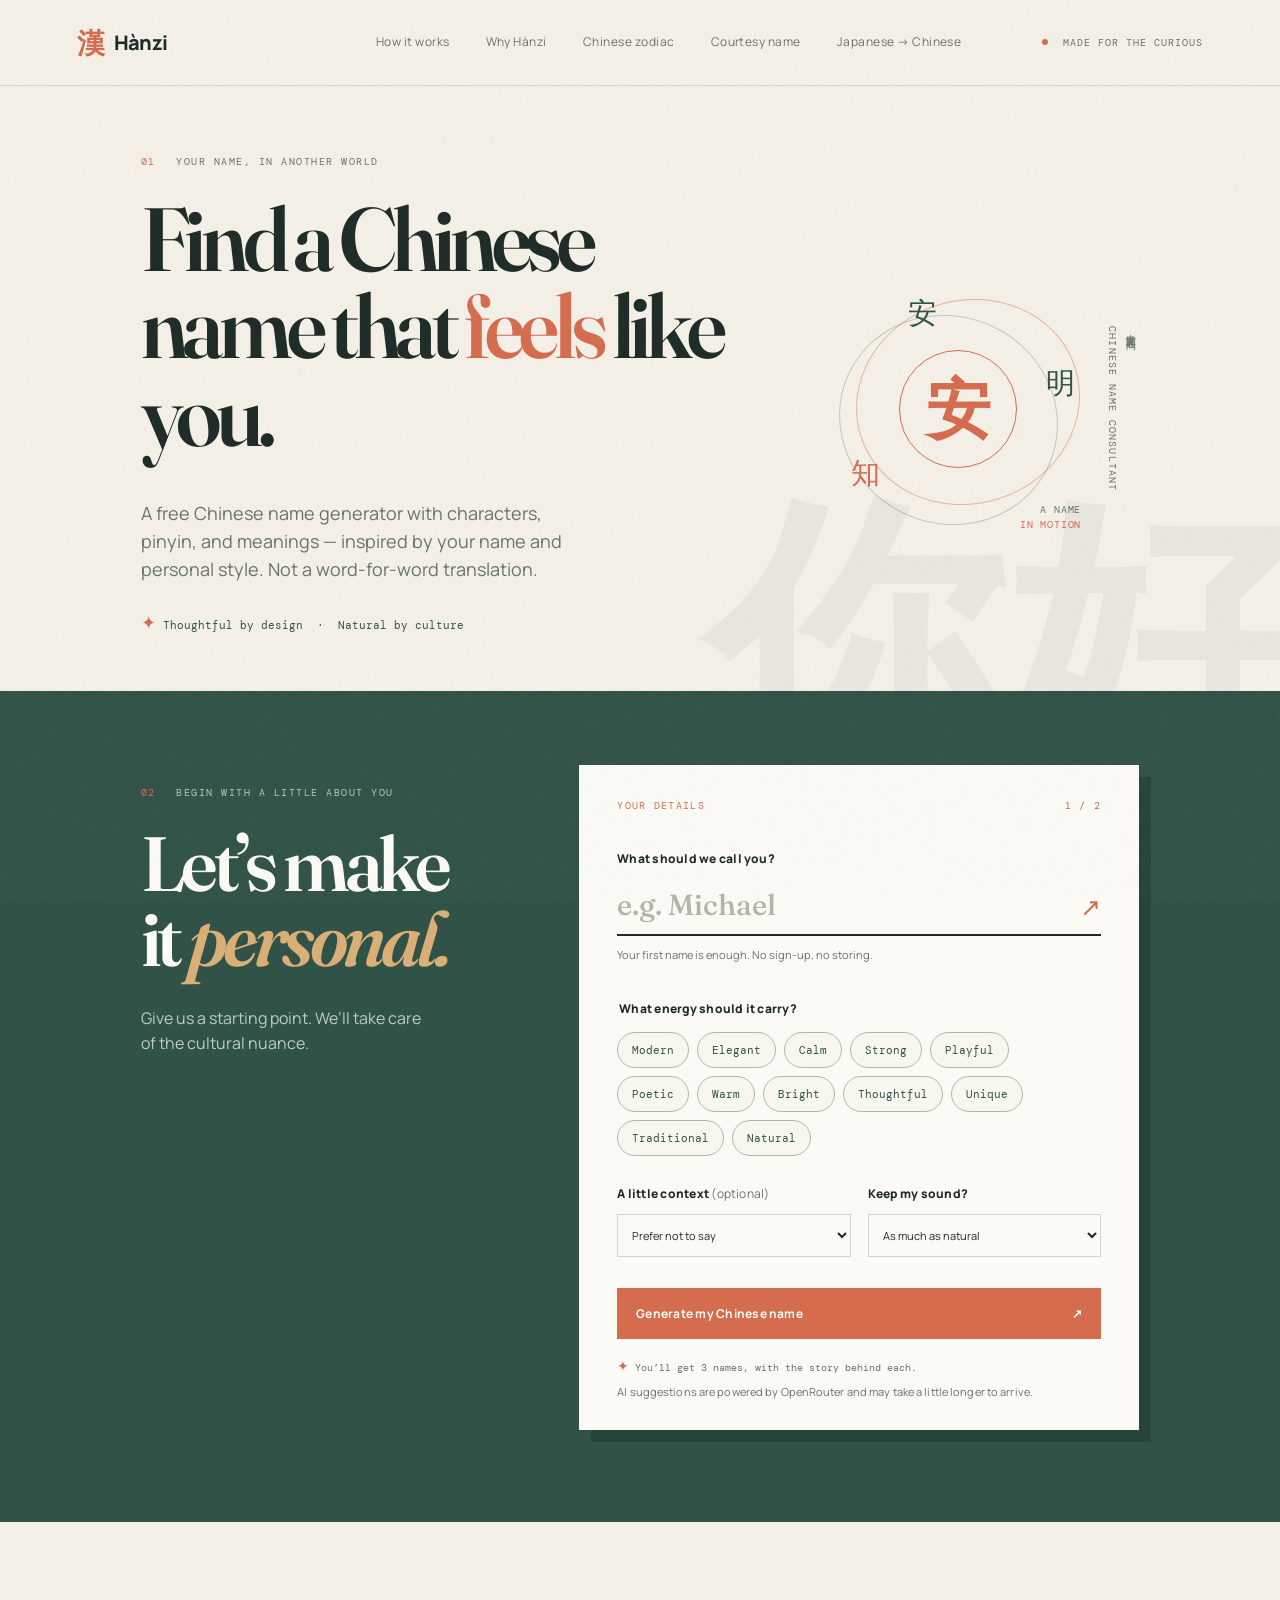
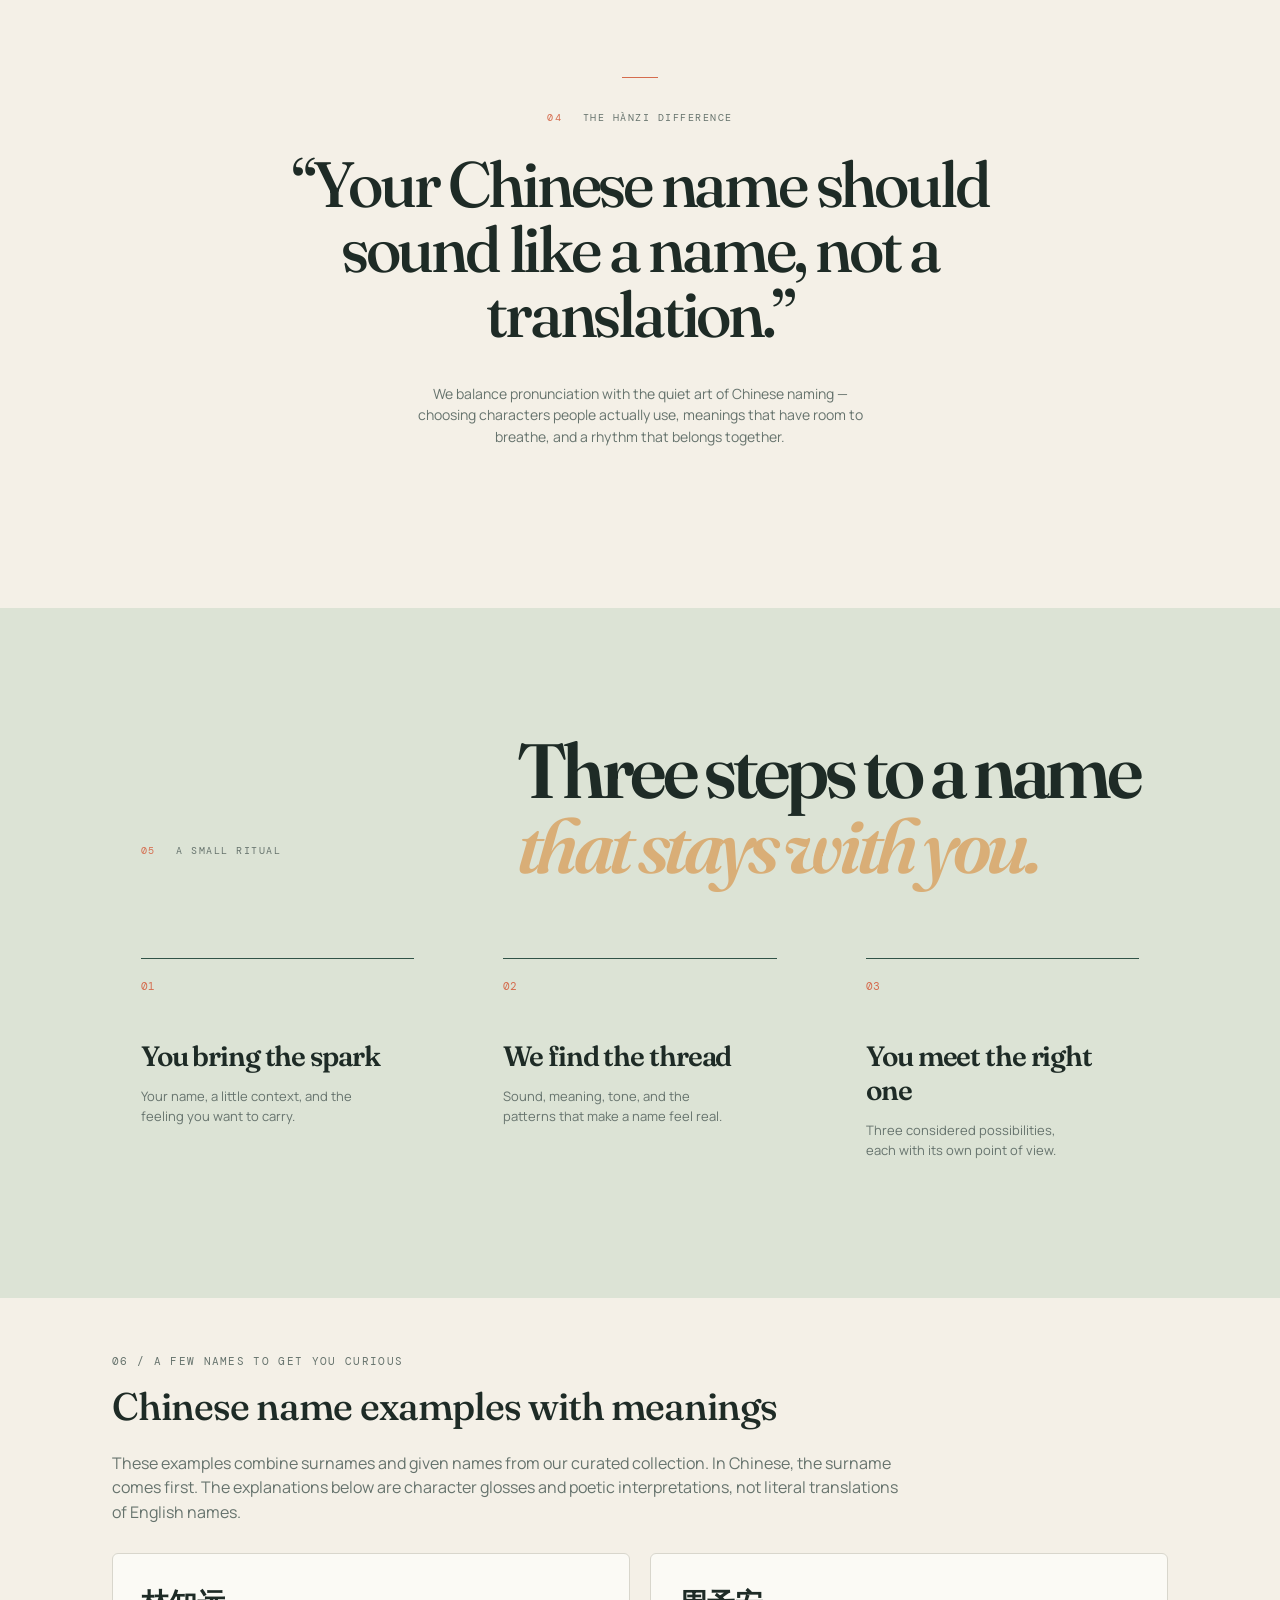
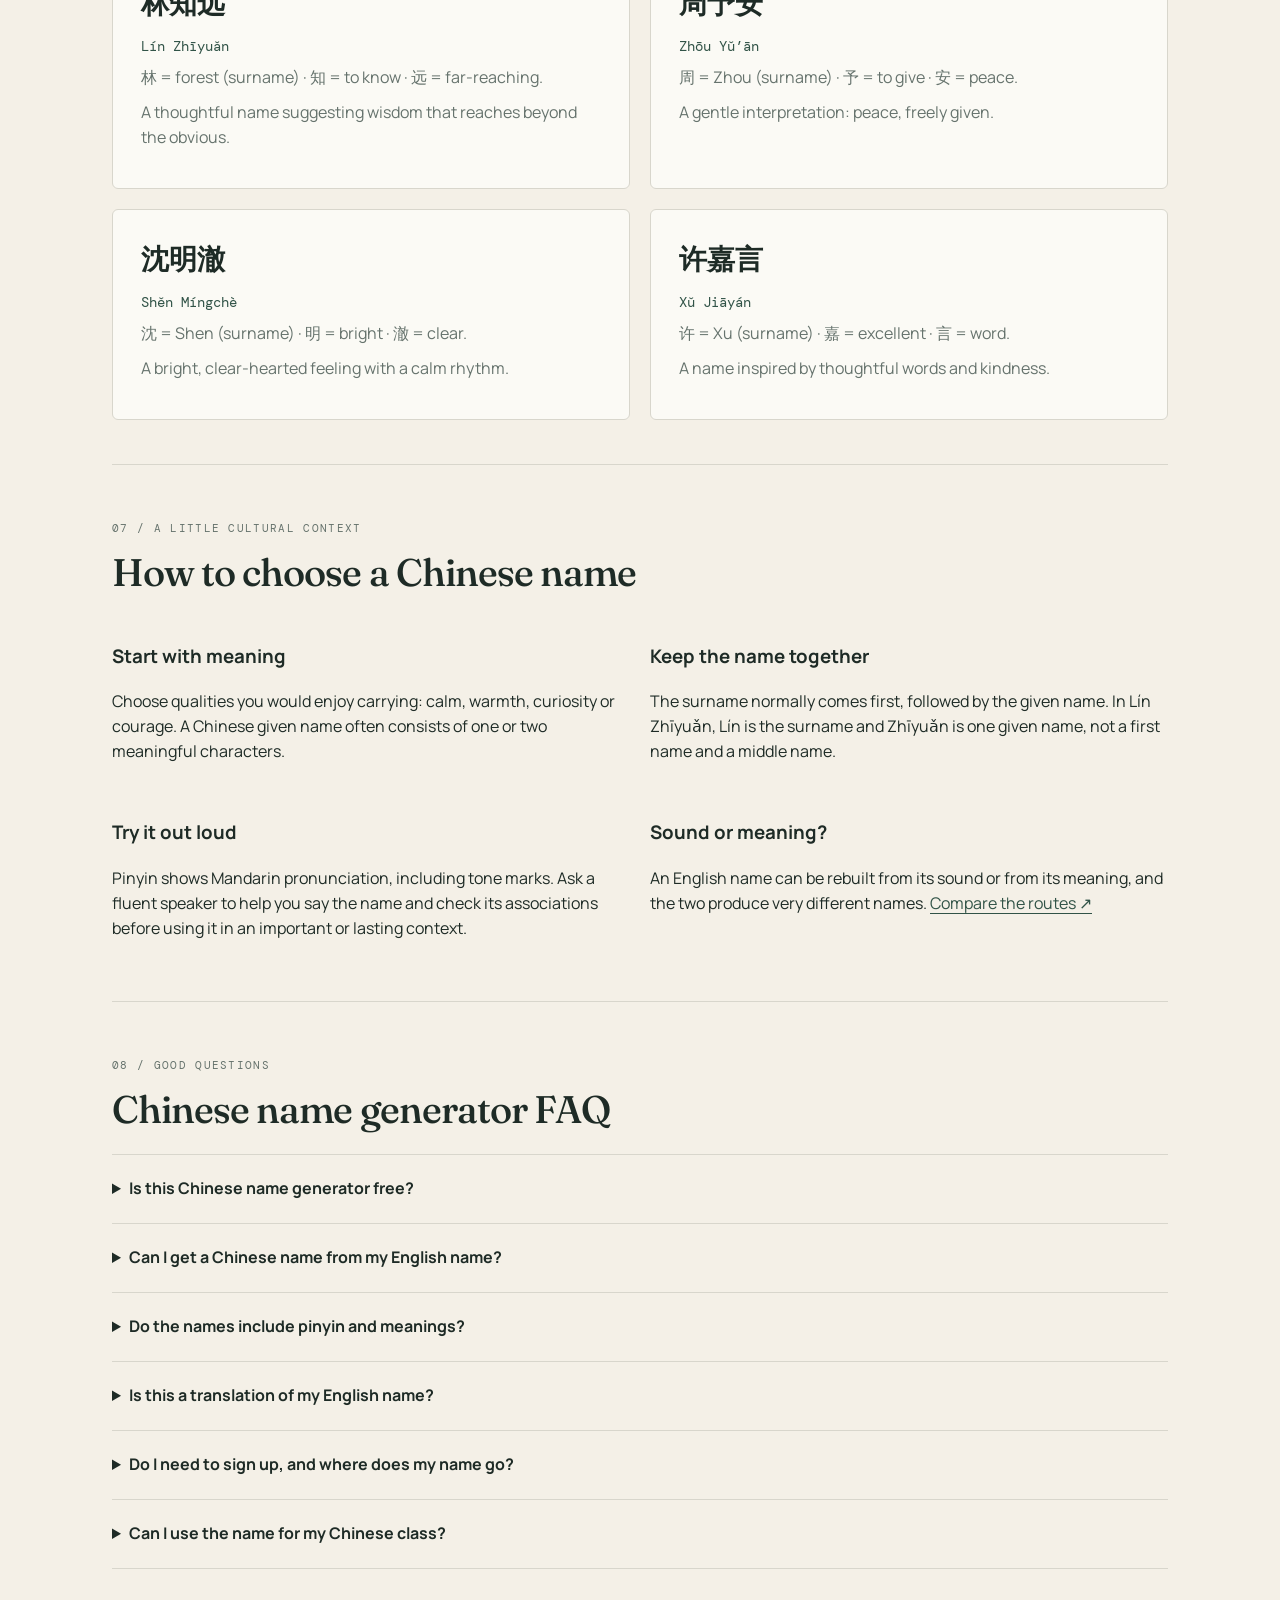
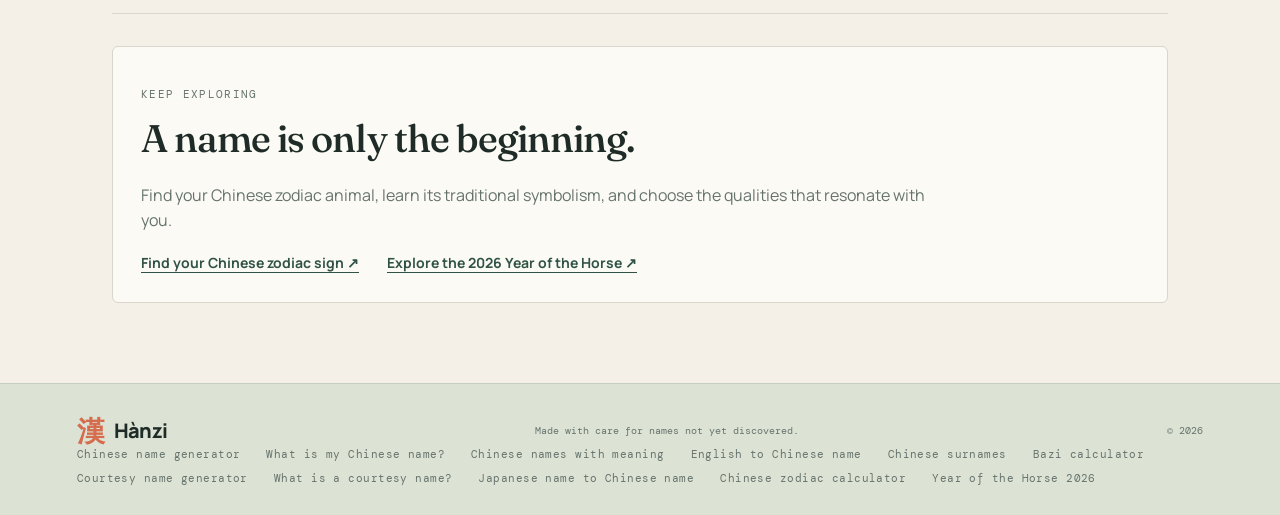
==== commit d7230d67: "Add SEO content layer, three guides and a four-pillars calculator Content - Merge the three thin cou" ====
--- a/index.html
+++ b/index.html
@@ -4,7 +4,7 @@
     <meta charset="UTF-8" />
     <meta name="viewport" content="width=device-width, initial-scale=1.0" />
     <meta name="description" content="Find a Chinese name inspired by your English name and personal style. Get 3 options with Chinese characters, pinyin, and meanings. Free, no sign-up." />
-    <title>Hànzi — Free Chinese Name Generator</title>
+    <title>Chinese Name Generator — Free, with Meanings &amp; Pinyin | Hànzi</title>
     <link rel="canonical" href="https://chinesename.cc.cd/" />
     <meta name="theme-color" content="#315347" />
 
@@ -12,7 +12,7 @@
     <meta property="og:type" content="website" />
     <meta property="og:site_name" content="Hànzi" />
     <meta property="og:url" content="https://chinesename.cc.cd/" />
-    <meta property="og:title" content="Hànzi — Free Chinese Name Generator" />
+    <meta property="og:title" content="Chinese Name Generator — Free, with Meanings &amp; Pinyin" />
     <meta property="og:description" content="Generate your Chinese name for free, with characters, pinyin, and meanings. No sign-up needed." />
     <meta property="og:image" content="https://chinesename.cc.cd/og-image.png" />
     <meta property="og:image:width" content="1200" />
@@ -22,7 +22,7 @@
 
     <!-- Twitter / X -->
     <meta name="twitter:card" content="summary_large_image" />
-    <meta name="twitter:title" content="Hànzi — Free Chinese Name Generator" />
+    <meta name="twitter:title" content="Chinese Name Generator — Free, with Meanings &amp; Pinyin" />
     <meta name="twitter:description" content="Generate your Chinese name for free, with characters, pinyin, and meanings. No sign-up needed." />
     <meta name="twitter:image" content="https://chinesename.cc.cd/og-image.png" />
 
@@ -34,6 +34,9 @@
     <link rel="stylesheet" href="culture.css" />
     <script type="application/ld+json">
       {"@context":"https://schema.org","@type":"WebApplication","name":"Hànzi — Free Chinese Name Generator","url":"https://chinesename.cc.cd/","description":"A free Chinese name generator with characters, pinyin, and meanings, inspired by your name and personal style.","applicationCategory":"LifestyleApplication","operatingSystem":"Any","inLanguage":"en","isAccessibleForFree":true,"offers":{"@type":"Offer","price":"0","priceCurrency":"USD"}}
+    </script>
+    <script type="application/ld+json">
+      {"@context":"https://schema.org","@type":"FAQPage","mainEntity":[{"@type":"Question","name":"Is this Chinese name generator free?","acceptedAnswer":{"@type":"Answer","text":"Yes. Generate three names at a time, explore more options, and copy or share your favorite. No account or payment is needed."}},{"@type":"Question","name":"Can I get a Chinese name from my English name?","acceptedAnswer":{"@type":"Answer","text":"Yes. Your name helps seed the selection, and your chosen style helps shape the options. This is a curated name generator, not a certified translation or a custom consultation."}},{"@type":"Question","name":"Do the names include pinyin and meanings?","acceptedAnswer":{"@type":"Answer","text":"Each result includes Chinese characters, tone-marked Mandarin pinyin, character meanings, style tags, and an explanation of the name's feeling."}},{"@type":"Question","name":"Is this a translation of my English name?","acceptedAnswer":{"@type":"Answer","text":"No. An English name can be transliterated into Chinese to approximate its sound, but choosing a Chinese name is a different task. Hànzi offers name suggestions rather than a direct translation."}},{"@type":"Question","name":"Do I need to sign up, and where does my name go?","acceptedAnswer":{"@type":"Answer","text":"No sign-up is required. The base generator runs in your browser. If you use the optional naming-guide enhancement, your name is sent once to this site's own endpoint to produce a suggestion, and no conversation context is kept. The site uses analytics for visits and interactions."}},{"@type":"Question","name":"Can I use the name for my Chinese class?","acceptedAnswer":{"@type":"Answer","text":"Yes, it can be a starting point. Ask your teacher or a fluent speaker to check pronunciation and suitability. For legal documents or permanent uses, seek qualified guidance."}}]}
     </script>
   </head>
   <body>
@@ -142,20 +145,20 @@
         </section>
         <section class="culture-section" aria-labelledby="choose-title">
           <p class="culture-kicker">07 / A little cultural context</p><h2 id="choose-title">How to choose a Chinese name</h2>
-          <div class="culture-grid"><article><h3>Start with meaning</h3><p>Choose qualities you would enjoy carrying: calm, warmth, curiosity or courage. A Chinese given name often consists of one or two meaningful characters.</p></article><article><h3>Keep the name together</h3><p>The surname normally comes first, followed by the given name. In Lín Zhīyuǎn, Lín is the surname and Zhīyuǎn is one given name, not a first name and a middle name.</p></article><article><h3>Try it out loud</h3><p>Pinyin shows Mandarin pronunciation, including tone marks. Ask a fluent speaker to help you say the name and check its associations before using it in an important or lasting context.</p></article></div>
+          <div class="culture-grid"><article><h3>Start with meaning</h3><p>Choose qualities you would enjoy carrying: calm, warmth, curiosity or courage. A Chinese given name often consists of one or two meaningful characters.</p></article><article><h3>Keep the name together</h3><p>The surname normally comes first, followed by the given name. In Lín Zhīyuǎn, Lín is the surname and Zhīyuǎn is one given name, not a first name and a middle name.</p></article><article><h3>Try it out loud</h3><p>Pinyin shows Mandarin pronunciation, including tone marks. Ask a fluent speaker to help you say the name and check its associations before using it in an important or lasting context.</p></article><article><h3>Sound or meaning?</h3><p>An English name can be rebuilt from its sound or from its meaning, and the two produce very different names. <a href="/english-to-chinese-name/">Compare the routes ↗</a></p></article></div>
         </section>
         <section class="culture-section" aria-labelledby="faq-title"><p class="culture-kicker">08 / Good questions</p><h2 id="faq-title">Chinese name generator FAQ</h2>
           <details><summary>Is this Chinese name generator free?</summary><p>Yes. Generate three names at a time, explore more options, and copy or share your favorite. No account or payment is needed.</p></details>
           <details><summary>Can I get a Chinese name from my English name?</summary><p>Yes. Your name helps seed the selection, and your chosen style helps shape the options. This is a curated name generator, not a certified translation or a custom consultation.</p></details>
           <details><summary>Do the names include pinyin and meanings?</summary><p>Each result includes Chinese characters, tone-marked Mandarin pinyin, character meanings, style tags and an explanation of the name’s feeling.</p></details>
           <details><summary>Is this a translation of my English name?</summary><p>No. An English name can be transliterated into Chinese to approximate its sound, but choosing a Chinese name is a different task. Hànzi offers name suggestions rather than a direct translation.</p></details>
-          <details><summary>Do I need to sign up, and where does my name go?</summary><p>No sign-up is required. Name generation runs in your browser; the entered English name is not sent to a naming service. The site uses analytics for visits and interactions.</p></details>
+          <details><summary>Do I need to sign up, and where does my name go?</summary><p>No sign-up is required. The base generator runs in your browser. If you use the optional “Ask the naming guide” enhancement, your name is sent once to this site’s own endpoint to produce a suggestion, and no conversation context is kept. The site uses analytics for visits and interactions.</p></details>
           <details><summary>Can I use the name for my Chinese class?</summary><p>Yes, it can be a starting point. Ask your teacher or a fluent speaker to check pronunciation and suitability. For legal documents or permanent uses, seek qualified guidance.</p></details>
         </section>
         <aside class="culture-section culture-note"><p class="culture-kicker">Keep exploring</p><h2>A name is only the beginning.</h2><p>Find your Chinese zodiac animal, learn its traditional symbolism, and choose the qualities that resonate with you.</p><div class="culture-actions"><a href="/chinese-zodiac/" data-culture-link>Find your Chinese zodiac sign ↗</a><a href="/chinese-zodiac/year-of-the-horse-2026/" data-culture-link>Explore the 2026 Year of the Horse ↗</a></div></aside>
       </div>
     </main>
-    <footer class="site-footer"><div class="brand"><span class="brand-mark">漢</span><span>Hànzi</span></div><p>Made with care for names not yet discovered.</p><span class="footer-year">© 2024</span></footer>
+    <footer class="site-footer"><div class="brand"><span class="brand-mark">漢</span><span>Hànzi</span></div><p>Made with care for names not yet discovered.</p><span class="footer-year">© 2026</span><nav class="footer-guides" aria-label="All guides"><a href="/">Chinese name generator</a><a href="/what-is-my-chinese-name/">What is my Chinese name?</a><a href="/chinese-names-with-meaning/">Chinese names with meaning</a><a href="/english-to-chinese-name/">English to Chinese name</a><a href="/chinese-surnames/">Chinese surnames</a><a href="/bazi/">Bazi calculator</a><a href="/courtesy-name-generator/">Courtesy name generator</a><a href="/what-is-a-chinese-courtesy-name/">What is a courtesy name?</a><a href="/japanese-name-to-chinese-name/">Japanese name to Chinese name</a><a href="/chinese-zodiac/">Chinese zodiac calculator</a><a href="/chinese-zodiac/year-of-the-horse-2026/">Year of the Horse 2026</a></nav></footer>
     <!-- Vercel Web Analytics (plain HTML implementation; no npm package needed).
          Hobby plan is pageviews only — custom events require Pro, which is why
          the funnel events live in analytics.js / GA4 instead.
@@ -167,6 +170,7 @@
 
     <script defer src="analytics.js"></script>
     <script defer src="name-agent-client.js"></script>
+    <script defer src="share-card.js"></script>
     <script defer src="script.js"></script>
     <script defer src="culture-events.js"></script>
   </body>
--- a/styles.css
+++ b/styles.css
@@ -1 +1 @@
-:root{--ink:#1e2b26;--muted:#66736d;--paper:#f4f0e7;--cream:#fbfaf5;--sage:#b7c4ae;--green:#315347;--coral:#d56c4e;--line:#d8d6cc;--serif:'Fraunces',Georgia,serif;--sans:'Manrope',sans-serif;--mono:'DM Mono',monospace}*{box-sizing:border-box}html{scroll-behavior:smooth}body{margin:0;background:var(--paper);color:var(--ink);font-family:var(--sans);font-size:16px;line-height:1.55;overflow-x:hidden}.grain{position:fixed;inset:0;pointer-events:none;opacity:.06;z-index:10;background-image:url("data:image/svg+xml,%3Csvg viewBox='0 0 180 180' xmlns='http://www.w3.org/2000/svg'%3E%3Cfilter id='n'%3E%3CfeTurbulence type='fractalNoise' baseFrequency='.9' numOctaves='4' stitchTiles='stitch'/%3E%3C/filter%3E%3Crect width='100%25' height='100%25' filter='url(%23n)' opacity='.45'/%3E%3C/svg%3E")}.site-header{height:86px;padding:0 6vw;display:flex;align-items:center;justify-content:space-between;border-bottom:1px solid var(--line)}.brand{display:flex;align-items:center;gap:10px;color:var(--ink);font-weight:800;letter-spacing:-.04em;font-size:20px;text-decoration:none}.brand-mark{font-family:var(--serif);font-size:28px;font-weight:600;color:var(--coral);line-height:1}.nav-links{display:flex;gap:36px;margin-left:10vw}.nav-links a,.header-note{color:var(--muted);font-size:12px;text-decoration:none;letter-spacing:.04em}.nav-links a:hover,.text-button:hover{color:var(--coral)}.header-note{font-family:var(--mono);font-size:10px;text-transform:uppercase;letter-spacing:.1em}.dot{display:inline-block;width:6px;height:6px;background:var(--coral);border-radius:50%;margin:0 8px 1px 0}.hero{min-height:0;padding:68px 11vw 54px;display:grid;grid-template-columns:minmax(0,760px) 1fr;gap:5vw;position:relative}.hero:after{content:'你好';position:absolute;right:-2vw;bottom:-100px;color:rgba(49,83,71,.055);font-family:var(--serif);font-size:300px;font-weight:600;line-height:1}.character-stage{perspective:700px}.flip-character{backface-visibility:hidden}.eyebrow{font-family:var(--mono);font-size:10px;letter-spacing:.15em;text-transform:uppercase;color:var(--muted);margin:0 0 25px}.eyebrow span{color:var(--coral);margin-right:13px}.hero h1,.section-intro h2,.results-heading h2,.how-heading h2{font-family:var(--serif);font-weight:600;letter-spacing:-.06em;line-height:.98;margin:0}.hero h1{font-size:clamp(54px,7vw,104px);max-width:900px}.hero h1 em{color:var(--coral);font-style:normal}.hero-lede{max-width:435px;font-size:18px;color:var(--muted);margin:42px 0 26px}.hero-meta{font-family:var(--mono);font-size:11px;color:var(--green)}.scribble{color:var(--coral);font-size:18px}.hero-aside{display:flex;align-items:center;justify-content:flex-end;gap:20px;padding-top:26px}.character-stage{width:250px;height:250px;position:relative;display:grid;place-items:center}.character-stage:before,.character-stage:after{content:'';position:absolute;border:1px solid rgba(213,108,78,.45);border-radius:50%;transform:rotate(-18deg)}.character-stage:before{inset:16px 2px 30px 22px}.character-stage:after{inset:32px 24px 10px 5px;border-color:rgba(49,83,71,.25);transform:rotate(24deg)}.flip-character{width:118px;height:118px;border:1px solid var(--coral);border-radius:50%;display:grid;place-items:center;color:var(--coral);font:600 65px/1 var(--serif);background:var(--paper);box-shadow:0 0 0 9px var(--paper);position:relative;z-index:2;transform-origin:center;transition:transform .34s cubic-bezier(.65,0,.35,1),opacity .18s ease}.flip-character.is-turning{transform:rotateX(88deg) scale(.92);opacity:.08}.flip-caption{position:absolute;bottom:2px;right:2px;color:var(--muted);font:10px/1.5 var(--mono);letter-spacing:.08em;text-transform:uppercase;text-align:right;z-index:3}.flip-caption span{color:var(--coral)}.character-orbit{position:absolute;font:500 29px var(--serif);color:var(--green);z-index:3;animation:drift 5s ease-in-out infinite}.orbit-one{top:10px;left:75px}.orbit-two{bottom:40px;left:18px;animation-delay:-1.4s;color:var(--coral)}.orbit-three{top:80px;right:8px;animation-delay:-2.6s}.vertical-note{writing-mode:vertical-rl;color:var(--muted);font:10px/1.8 var(--mono);letter-spacing:.12em}@keyframes drift{0%,100%{transform:translate3d(0,0,0) rotate(-5deg)}50%{transform:translate3d(4px,-9px,0) rotate(5deg)}}.generator-section{padding:74px 11vw 92px;background:var(--green);color:var(--cream);display:grid;grid-template-columns:1fr minmax(380px,560px);gap:7vw;align-items:start}.section-intro{padding-top:20px}.section-intro .eyebrow{color:#b9c8bb}.section-intro h2,.results-heading h2,.how-heading h2{font-size:clamp(48px,6vw,82px)}.section-intro h2 span,.results-heading h2 span,.how-heading h2 span{color:#d9ae77;font-style:italic}.section-intro>p:last-child{color:#c0ccc4;max-width:280px;margin-top:30px}.generator-card{background:var(--cream);color:var(--ink);padding:34px 38px 30px;box-shadow:12px 12px 0 rgba(16,37,30,.3)}.form-topline{display:flex;justify-content:space-between;font:10px var(--mono);letter-spacing:.13em;color:var(--coral);margin-bottom:38px}.field-label,legend{display:block;font-size:12px;font-weight:800;letter-spacing:.02em;margin-bottom:11px}.field-label span{color:var(--muted);font-weight:400}.name-input-wrap{display:flex;border-bottom:2px solid var(--ink);align-items:center}.name-input-wrap input{width:100%;border:0;outline:0;background:transparent;padding:7px 0 12px;font:500 29px var(--serif);color:var(--ink)}.name-input-wrap input::placeholder{color:#b4b4aa}.input-arrow{font-size:25px;color:var(--coral)}.helper{font-size:11px;color:var(--muted);margin:10px 0 37px}fieldset{border:0;padding:0;margin:0 0 29px}legend{margin-bottom:13px}.chip-grid{display:flex;gap:8px;flex-wrap:wrap;max-width:470px}.chip{font:11px var(--mono);color:var(--green);border:1px solid #aeb9ae;background:#f7f6ef;padding:10px 14px;border-radius:20px;cursor:pointer;transition:background .2s,border-color .2s,color .2s,transform .2s;position:relative;z-index:2;pointer-events:auto;white-space:nowrap}.chip:focus-visible{outline:3px solid var(--coral);outline-offset:2px}.chip:hover,.chip.selected{background:var(--sage);border-color:var(--sage);color:var(--ink);transform:translateY(-1px)}.form-row{display:grid;grid-template-columns:1fr 1fr;gap:17px;margin-bottom:31px}select{width:100%;border:1px solid #d5d4ca;background:transparent;padding:12px 10px;color:var(--ink);font:11px var(--sans);outline:0;border-radius:0}select:focus,.name-input-wrap:focus-within{border-color:var(--coral)}.primary-button,.secondary-button{border:0;cursor:pointer;display:flex;justify-content:space-between;align-items:center;width:100%;background:var(--coral);color:white;padding:17px 19px;font:700 12px var(--sans);letter-spacing:.02em;transition:transform .2s,background .2s}.primary-button:disabled{cursor:wait;opacity:.72;transform:none}.primary-button:hover{background:#bd563d;transform:translateY(-2px)}.agent-delay-note{margin:8px 0 0;color:var(--muted);font-size:11px;letter-spacing:.01em}.form-footnote{font:10px var(--mono);color:var(--muted);margin:18px 0 0}.spark{color:var(--coral);font-size:14px}.results-section{padding:145px 11vw 115px;background:var(--cream)}.is-hidden{display:none}.results-heading{display:flex;justify-content:space-between;align-items:end;margin-bottom:55px}.text-button{border:0;background:transparent;color:var(--muted);font:11px var(--mono);cursor:pointer;padding:12px 0}.name-grid{display:grid;grid-template-columns:repeat(3,1fr);gap:18px}.name-card{border:1px solid var(--line);padding:30px 26px 28px;min-height:390px;display:flex;flex-direction:column;animation:rise .55s both}.name-card:nth-child(2){animation-delay:.1s}.name-card:nth-child(3){animation-delay:.2s}.card-index{font:10px var(--mono);color:var(--coral);margin-bottom:46px}.characters{font:600 58px/1 var(--serif);letter-spacing:-.06em;margin-bottom:10px}.pinyin{font:14px var(--mono);color:var(--coral);margin-bottom:30px}.meaning{font-size:12px;color:var(--muted);line-height:1.7;min-height:63px}.meaning b{color:var(--ink);font-weight:600}.tag-row{display:flex;gap:5px;flex-wrap:wrap;margin-top:auto}.tag{background:#e9e8df;padding:5px 8px;font:9px var(--mono);color:var(--green)}.why{border-top:1px solid var(--line);margin-top:24px;padding-top:18px;font-size:12px;line-height:1.6;color:var(--muted)}.why strong{display:block;color:var(--ink);font-size:10px;font-family:var(--mono);letter-spacing:.1em;text-transform:uppercase;margin-bottom:6px}.card-actions{display:flex;gap:7px;margin-top:18px;padding-top:15px;border-top:1px solid var(--line)}.card-action{flex:1;font:10px var(--mono);letter-spacing:.08em;text-transform:uppercase;color:var(--green);background:transparent;border:1px solid #cdd2c8;padding:10px 8px;cursor:pointer;transition:background .18s,border-color .18s,color .18s}.card-action:hover{background:var(--sage);border-color:var(--sage);color:var(--ink)}.card-action.is-done{background:var(--green);border-color:var(--green);color:var(--cream)}.card-action:focus-visible{outline:3px solid var(--coral);outline-offset:2px}.results-footer{display:flex;justify-content:center;gap:20px;align-items:center;margin-top:55px;color:var(--muted);font-size:13px}.secondary-button{width:auto;background:var(--green);gap:34px;padding:15px 18px}.secondary-button:hover{background:#233e34}.manifesto{padding:155px 20vw 160px;text-align:center;background:var(--paper);position:relative}.manifesto-line{height:1px;background:var(--coral);width:36px;margin:0 auto 32px}.manifesto blockquote{font:500 clamp(35px,5vw,72px)/1.02 var(--serif);letter-spacing:-.05em;margin:0 auto;max-width:900px}.manifesto-copy{color:var(--muted);max-width:470px;margin:36px auto 0;font-size:14px}.how-section{background:#dce3d5;padding:125px 11vw}.how-heading{display:flex;justify-content:space-between;align-items:end;margin-bottom:75px}.steps{display:grid;grid-template-columns:repeat(3,1fr);gap:7vw}.steps article{border-top:1px solid var(--green);padding-top:20px}.step-number{color:var(--coral);font:11px var(--mono);margin-bottom:46px}.steps h3{font:600 28px var(--serif);letter-spacing:-.04em;margin:0 0 12px}.steps p{font-size:13px;color:var(--muted);max-width:220px}.site-footer{border-top:1px solid #c6cec2;background:#dce3d5;padding:30px 6vw;display:flex;align-items:center;justify-content:space-between}.site-footer p,.footer-year{font:10px var(--mono);color:var(--muted)}@keyframes rise{from{opacity:0;transform:translateY(18px)}to{opacity:1;transform:translateY(0)}}.reveal{animation:rise .7s both}.delay-1{animation-delay:.15s}@media(max-width:800px){.site-header{padding:0 6vw}.nav-links{display:none}.header-note{font-size:9px}.hero{padding:80px 7vw 100px;display:block;min-height:600px}.hero h1{font-size:clamp(56px,15vw,95px)}.hero-lede{font-size:16px}.hero-aside{justify-content:flex-start;padding-top:60px}.hero:after{font-size:170px;bottom:-30px}.generator-section{display:block;padding:95px 7vw 100px}.generator-card{margin-top:55px;padding:27px 22px 25px}.results-section{padding:95px 7vw}.results-heading{display:block}.results-heading .text-button{margin-top:20px}.name-grid{grid-template-columns:1fr}.name-card{min-height:350px}.manifesto{padding:100px 9vw}.how-section{padding:90px 7vw}.how-heading{display:block;margin-bottom:50px}.steps{grid-template-columns:1fr;gap:45px}.steps article{display:grid;grid-template-columns:54px 1fr;column-gap:15px}.step-number{grid-row:span 2;margin:0}.steps p{grid-column:2}.site-footer{padding:25px 7vw;gap:15px;align-items:flex-start;flex-direction:column}.site-footer p{margin:0}.form-row{gap:10px}}@media(max-width:800px){.character-stage{transform:scale(.82);transform-origin:center right;margin-right:-22px}}@media(prefers-reduced-motion:reduce){*,*:before,*:after{animation-duration:.01ms!important;animation-iteration-count:1!important;scroll-behavior:auto!important;transition-duration:.01ms!important}}+@font-face{font-family:HanziBrush;src:url('/assets/fonts/brush.ttf?v=canger-bangshu-1') format('truetype');font-display:block}.share-dialog{border:0;padding:20px;background:var(--paper);max-width:min(92vw,620px);border-radius:4px}.share-dialog::backdrop{background:rgba(30,43,38,.62)}.share-dialog img{display:block;width:100%;height:auto}.share-actions{display:flex;gap:8px;flex-wrap:wrap;margin-top:14px}.share-actions button,.share-actions a,.share-page button{border:1px solid var(--line);background:var(--cream);color:var(--ink);padding:10px 14px;text-decoration:none;cursor:pointer}.share-dialog p{color:var(--muted);font-size:13px}.shared-card{max-width:680px;margin:30px auto;padding:52px 30px;background:var(--cream);border:1px solid var(--line)}.shared-card h1{font-family:HanziBrush,KaiTi,serif;font-size:clamp(90px,16vw,180px);font-weight:400;line-height:1.1}.shared-card .pinyin{font-family:var(--serif);font-size:24px;color:var(--green)}:root{--ink:#1e2b26;--muted:#66736d;--paper:#f4f0e7;--cream:#fbfaf5;--sage:#b7c4ae;--green:#315347;--coral:#d56c4e;--line:#d8d6cc;--serif:'Fraunces',Georgia,serif;--sans:'Manrope',sans-serif;--mono:'DM Mono',monospace}*{box-sizing:border-box}html{scroll-behavior:smooth}body{margin:0;background:var(--paper);color:var(--ink);font-family:var(--sans);font-size:16px;line-height:1.55;overflow-x:hidden}.grain{position:fixed;inset:0;pointer-events:none;opacity:.06;z-index:10;background-image:url("data:image/svg+xml,%3Csvg viewBox='0 0 180 180' xmlns='http://www.w3.org/2000/svg'%3E%3Cfilter id='n'%3E%3CfeTurbulence type='fractalNoise' baseFrequency='.9' numOctaves='4' stitchTiles='stitch'/%3E%3C/filter%3E%3Crect width='100%25' height='100%25' filter='url(%23n)' opacity='.45'/%3E%3C/svg%3E")}.site-header{height:86px;padding:0 6vw;display:flex;align-items:center;justify-content:space-between;border-bottom:1px solid var(--line)}.brand{display:flex;align-items:center;gap:10px;color:var(--ink);font-weight:800;letter-spacing:-.04em;font-size:20px;text-decoration:none}.brand-mark{font-family:var(--serif);font-size:28px;font-weight:600;color:var(--coral);line-height:1}.nav-links{display:flex;gap:36px;margin-left:10vw}.nav-links a,.header-note{color:var(--muted);font-size:12px;text-decoration:none;letter-spacing:.04em}.nav-links a:hover,.text-button:hover{color:var(--coral)}.header-note{font-family:var(--mono);font-size:10px;text-transform:uppercase;letter-spacing:.1em}.dot{display:inline-block;width:6px;height:6px;background:var(--coral);border-radius:50%;margin:0 8px 1px 0}.hero{min-height:0;padding:68px 11vw 54px;display:grid;grid-template-columns:minmax(0,760px) 1fr;gap:5vw;position:relative}.hero:after{content:'你好';position:absolute;right:-2vw;bottom:-100px;color:rgba(49,83,71,.055);font-family:var(--serif);font-size:300px;font-weight:600;line-height:1}.character-stage{perspective:700px}.flip-character{backface-visibility:hidden}.eyebrow{font-family:var(--mono);font-size:10px;letter-spacing:.15em;text-transform:uppercase;color:var(--muted);margin:0 0 25px}.eyebrow span{color:var(--coral);margin-right:13px}.hero h1,.section-intro h2,.results-heading h2,.how-heading h2{font-family:var(--serif);font-weight:600;letter-spacing:-.06em;line-height:.98;margin:0}.hero h1{font-size:clamp(54px,7vw,104px);max-width:900px}.hero h1 em{color:var(--coral);font-style:normal}.hero-lede{max-width:435px;font-size:18px;color:var(--muted);margin:42px 0 26px}.hero-meta{font-family:var(--mono);font-size:11px;color:var(--green)}.scribble{color:var(--coral);font-size:18px}.hero-aside{display:flex;align-items:center;justify-content:flex-end;gap:20px;padding-top:26px}.character-stage{width:250px;height:250px;position:relative;display:grid;place-items:center}.character-stage:before,.character-stage:after{content:'';position:absolute;border:1px solid rgba(213,108,78,.45);border-radius:50%;transform:rotate(-18deg)}.character-stage:before{inset:16px 2px 30px 22px}.character-stage:after{inset:32px 24px 10px 5px;border-color:rgba(49,83,71,.25);transform:rotate(24deg)}.flip-character{width:118px;height:118px;border:1px solid var(--coral);border-radius:50%;display:grid;place-items:center;color:var(--coral);font:600 65px/1 var(--serif);background:var(--paper);box-shadow:0 0 0 9px var(--paper);position:relative;z-index:2;transform-origin:center;transition:transform .34s cubic-bezier(.65,0,.35,1),opacity .18s ease}.flip-character.is-turning{transform:rotateX(88deg) scale(.92);opacity:.08}.flip-caption{position:absolute;bottom:2px;right:2px;color:var(--muted);font:10px/1.5 var(--mono);letter-spacing:.08em;text-transform:uppercase;text-align:right;z-index:3}.flip-caption span{color:var(--coral)}.character-orbit{position:absolute;font:500 29px var(--serif);color:var(--green);z-index:3;animation:drift 5s ease-in-out infinite}.orbit-one{top:10px;left:75px}.orbit-two{bottom:40px;left:18px;animation-delay:-1.4s;color:var(--coral)}.orbit-three{top:80px;right:8px;animation-delay:-2.6s}.vertical-note{writing-mode:vertical-rl;color:var(--muted);font:10px/1.8 var(--mono);letter-spacing:.12em}@keyframes drift{0%,100%{transform:translate3d(0,0,0) rotate(-5deg)}50%{transform:translate3d(4px,-9px,0) rotate(5deg)}}.generator-section{padding:74px 11vw 92px;background:var(--green);color:var(--cream);display:grid;grid-template-columns:1fr minmax(380px,560px);gap:7vw;align-items:start}.section-intro{padding-top:20px}.section-intro .eyebrow{color:#b9c8bb}.section-intro h2,.results-heading h2,.how-heading h2{font-size:clamp(48px,6vw,82px)}.section-intro h2 span,.results-heading h2 span,.how-heading h2 span{color:#d9ae77;font-style:italic}.section-intro>p:last-child{color:#c0ccc4;max-width:280px;margin-top:30px}.generator-card{background:var(--cream);color:var(--ink);padding:34px 38px 30px;box-shadow:12px 12px 0 rgba(16,37,30,.3)}.form-topline{display:flex;justify-content:space-between;font:10px var(--mono);letter-spacing:.13em;color:var(--coral);margin-bottom:38px}.field-label,legend{display:block;font-size:12px;font-weight:800;letter-spacing:.02em;margin-bottom:11px}.field-label span{color:var(--muted);font-weight:400}.name-input-wrap{display:flex;border-bottom:2px solid var(--ink);align-items:center}.name-input-wrap input{width:100%;border:0;outline:0;background:transparent;padding:7px 0 12px;font:500 29px var(--serif);color:var(--ink)}.name-input-wrap input::placeholder{color:#b4b4aa}.input-arrow{font-size:25px;color:var(--coral)}.helper{font-size:11px;color:var(--muted);margin:10px 0 37px}fieldset{border:0;padding:0;margin:0 0 29px}legend{margin-bottom:13px}.chip-grid{display:flex;gap:8px;flex-wrap:wrap;max-width:470px}.chip{font:11px var(--mono);color:var(--green);border:1px solid #aeb9ae;background:#f7f6ef;padding:10px 14px;border-radius:20px;cursor:pointer;transition:background .2s,border-color .2s,color .2s,transform .2s;position:relative;z-index:2;pointer-events:auto;white-space:nowrap}.chip:focus-visible{outline:3px solid var(--coral);outline-offset:2px}.chip:hover,.chip.selected{background:var(--sage);border-color:var(--sage);color:var(--ink);transform:translateY(-1px)}.form-row{display:grid;grid-template-columns:1fr 1fr;gap:17px;margin-bottom:31px}select{width:100%;border:1px solid #d5d4ca;background:transparent;padding:12px 10px;color:var(--ink);font:11px var(--sans);outline:0;border-radius:0}select:focus,.name-input-wrap:focus-within{border-color:var(--coral)}.primary-button,.secondary-button{border:0;cursor:pointer;display:flex;justify-content:space-between;align-items:center;width:100%;background:var(--coral);color:white;padding:17px 19px;font:700 12px var(--sans);letter-spacing:.02em;transition:transform .2s,background .2s}.primary-button:disabled{cursor:wait;opacity:.72;transform:none}.primary-button:hover{background:#bd563d;transform:translateY(-2px)}.agent-delay-note{margin:8px 0 0;color:var(--muted);font-size:11px;letter-spacing:.01em}.form-footnote{font:10px var(--mono);color:var(--muted);margin:18px 0 0}.spark{color:var(--coral);font-size:14px}.results-section{padding:145px 11vw 115px;background:var(--cream)}.is-hidden{display:none}.results-heading{display:flex;justify-content:space-between;align-items:end;margin-bottom:55px}.text-button{border:0;background:transparent;color:var(--muted);font:11px var(--mono);cursor:pointer;padding:12px 0}.name-grid{display:grid;grid-template-columns:repeat(3,1fr);gap:18px}.name-card{border:1px solid var(--line);padding:30px 26px 28px;min-height:390px;display:flex;flex-direction:column;animation:rise .55s both}.name-card:nth-child(2){animation-delay:.1s}.name-card:nth-child(3){animation-delay:.2s}.card-index{font:10px var(--mono);color:var(--coral);margin-bottom:46px}.characters{font:600 58px/1 var(--serif);letter-spacing:-.06em;margin-bottom:10px}.pinyin{font:14px var(--mono);color:var(--coral);margin-bottom:30px}.meaning{font-size:12px;color:var(--muted);line-height:1.7;min-height:63px}.meaning b{color:var(--ink);font-weight:600}.tag-row{display:flex;gap:5px;flex-wrap:wrap;margin-top:auto}.tag{background:#e9e8df;padding:5px 8px;font:9px var(--mono);color:var(--green)}.why{border-top:1px solid var(--line);margin-top:24px;padding-top:18px;font-size:12px;line-height:1.6;color:var(--muted)}.why strong{display:block;color:var(--ink);font-size:10px;font-family:var(--mono);letter-spacing:.1em;text-transform:uppercase;margin-bottom:6px}.card-actions{display:flex;gap:7px;margin-top:18px;padding-top:15px;border-top:1px solid var(--line)}.card-action{flex:1;font:10px var(--mono);letter-spacing:.08em;text-transform:uppercase;color:var(--green);background:transparent;border:1px solid #cdd2c8;padding:10px 8px;cursor:pointer;transition:background .18s,border-color .18s,color .18s}.card-action:hover{background:var(--sage);border-color:var(--sage);color:var(--ink)}.card-action.is-done{background:var(--green);border-color:var(--green);color:var(--cream)}.card-action:focus-visible{outline:3px solid var(--coral);outline-offset:2px}.results-footer{display:flex;justify-content:center;gap:20px;align-items:center;margin-top:55px;color:var(--muted);font-size:13px}.secondary-button{width:auto;background:var(--green);gap:34px;padding:15px 18px}.secondary-button:hover{background:#233e34}.manifesto{padding:155px 20vw 160px;text-align:center;background:var(--paper);position:relative}.manifesto-line{height:1px;background:var(--coral);width:36px;margin:0 auto 32px}.manifesto blockquote{font:500 clamp(35px,5vw,72px)/1.02 var(--serif);letter-spacing:-.05em;margin:0 auto;max-width:900px}.manifesto-copy{color:var(--muted);max-width:470px;margin:36px auto 0;font-size:14px}.how-section{background:#dce3d5;padding:125px 11vw}.how-heading{display:flex;justify-content:space-between;align-items:end;margin-bottom:75px}.steps{display:grid;grid-template-columns:repeat(3,1fr);gap:7vw}.steps article{border-top:1px solid var(--green);padding-top:20px}.step-number{color:var(--coral);font:11px var(--mono);margin-bottom:46px}.steps h3{font:600 28px var(--serif);letter-spacing:-.04em;margin:0 0 12px}.steps p{font-size:13px;color:var(--muted);max-width:220px}.site-footer{border-top:1px solid #c6cec2;background:#dce3d5;padding:30px 6vw;display:flex;align-items:center;justify-content:space-between}.site-footer p,.footer-year{font:10px var(--mono);color:var(--muted)}@keyframes rise{from{opacity:0;transform:translateY(18px)}to{opacity:1;transform:translateY(0)}}.reveal{animation:rise .7s both}.delay-1{animation-delay:.15s}@media(max-width:800px){.site-header{padding:0 6vw}.nav-links{display:none}.header-note{font-size:9px}.hero{padding:80px 7vw 100px;display:block;min-height:600px}.hero h1{font-size:clamp(56px,15vw,95px)}.hero-lede{font-size:16px}.hero-aside{justify-content:flex-start;padding-top:60px}.hero:after{font-size:170px;bottom:-30px}.generator-section{display:block;padding:95px 7vw 100px}.generator-card{margin-top:55px;padding:27px 22px 25px}.results-section{padding:95px 7vw}.results-heading{display:block}.results-heading .text-button{margin-top:20px}.name-grid{grid-template-columns:1fr}.name-card{min-height:350px}.manifesto{padding:100px 9vw}.how-section{padding:90px 7vw}.how-heading{display:block;margin-bottom:50px}.steps{grid-template-columns:1fr;gap:45px}.steps article{display:grid;grid-template-columns:54px 1fr;column-gap:15px}.step-number{grid-row:span 2;margin:0}.steps p{grid-column:2}.site-footer{padding:25px 7vw;gap:15px;align-items:flex-start;flex-direction:column}.site-footer p{margin:0}.form-row{gap:10px}}@media(max-width:800px){.character-stage{transform:scale(.82);transform-origin:center right;margin-right:-22px}}@media(prefers-reduced-motion:reduce){*,*:before,*:after{animation-duration:.01ms!important;animation-iteration-count:1!important;scroll-behavior:auto!important;transition-duration:.01ms!important}}
--- a/culture.css
+++ b/culture.css
@@ -1,4 +1,42 @@
 /* Shared editorial additions: reuse Hànzi's existing palette and typography. */
-.culture-main{max-width:1120px;margin:0 auto;padding:56px 32px 80px}.home-culture{padding-top:0}.culture-hero{position:relative;padding:24px 0 48px;border-bottom:1px solid var(--line);max-width:900px}.culture-hero h1{font-family:var(--serif);font-size:clamp(38px,5.8vw,70px);line-height:1.12;letter-spacing:-.04em;max-width:850px;margin:20px 0 24px}.culture-hero>p:not(.culture-kicker){font-size:18px;max-width:720px;color:var(--muted)}.culture-kicker{font-family:var(--mono);font-size:11px;letter-spacing:.12em;text-transform:uppercase;color:var(--green)}.culture-section{padding:44px 0;border-bottom:1px solid var(--line);scroll-margin-top:24px}.culture-section h2,.culture-result h2{overflow-wrap:break-word;font-family:var(--serif);font-size:clamp(28px,3vw,40px);line-height:1.2;font-weight:500;letter-spacing:-.025em;margin:12px 0 22px}.culture-section>p{max-width:800px;color:var(--muted)}.culture-grid{display:grid;grid-template-columns:repeat(2,minmax(0,1fr));gap:20px;margin-top:28px}.culture-card{padding:28px;background:var(--cream);border:1px solid var(--line);border-radius:6px}.culture-card h3{font-family:var(--serif);font-size:28px;margin:0 0 12px}.culture-card p{margin:10px 0;color:var(--muted)}.culture-card .pinyin{color:var(--green)}.culture-form{background:var(--cream);border:1px solid var(--line);padding:32px;margin:28px 0;border-radius:6px;max-width:700px}.culture-form label{display:block;font-size:14px;font-weight:700;margin-bottom:8px}.culture-form input,.culture-form select{width:100%;min-height:48px;border:1px solid var(--line);border-radius:4px;background:var(--paper);color:var(--ink);font:inherit;padding:10px 12px}.culture-form fieldset{border:0;padding:0;margin:24px 0}.culture-form legend{font-weight:700;margin-bottom:10px}.culture-form .culture-grid{margin-top:14px}.culture-form button{cursor:pointer;background:var(--green);color:var(--cream);border:0;border-radius:4px;padding:15px 22px;font:inherit;font-weight:700;min-height:48px}.culture-form button:hover{background:var(--ink)}.culture-form .primary-button{gap:18px;transform:none}.culture-form p{font-size:13px;color:var(--muted)}.culture-result{padding:28px;border-left:4px solid var(--coral);background:var(--cream);margin:24px 0}.culture-result h2 span{color:var(--coral);margin-right:12px;font-size:1.5em}.culture-actions{display:flex;flex-wrap:wrap;gap:16px 28px;margin-top:20px}.culture-main a{color:var(--green);text-underline-offset:4px}.culture-main a:hover{color:var(--coral)}.culture-main a.secondary-button{color:var(--cream);text-decoration:none;background:var(--green);max-width:420px;margin-top:20px}.culture-main a.secondary-button:hover{color:var(--cream);background:var(--ink)}.culture-actions a{font-size:14px;font-weight:700}.option{display:flex!important;align-items:flex-start;gap:10px;margin:12px 0!important;font-weight:500!important}.option input{width:auto!important;min-height:20px;margin-top:3px}.agent-note{margin-top:16px;padding:14px 16px;border-left:3px solid var(--coral);background:var(--cream);color:var(--muted);font-size:14px}.agent-note strong{color:var(--ink)}.agent-note span{font-family:var(--mono);font-size:11px}.agent-status{color:var(--muted);font-size:12px;align-self:center}.agent-delay-note{margin:8px 0 0;color:var(--muted);font-size:11px;letter-spacing:.01em}.culture-table-wrap{width:100%;overflow-x:auto;margin:24px 0}.culture-table{width:100%;border-collapse:collapse;font-size:14px}.culture-table th{text-align:left;color:var(--green);font-family:var(--mono);font-size:11px;text-transform:uppercase;letter-spacing:.04em}.culture-table td,.culture-table th{padding:14px 10px;border-bottom:1px solid var(--line);vertical-align:top}.culture-table td:first-child{font-weight:700}.culture-table-wrap{overflow-x:auto}.culture-table caption{text-align:left;color:var(--muted);padding-bottom:14px}.culture-toc{display:block;padding:32px 0}.culture-toc ol{list-style:none;padding:0}.culture-toc a{display:inline-block;padding:8px 0;min-height:40px}.culture-note{background:var(--cream);padding:28px;margin-top:32px;border:1px solid var(--line);border-radius:6px}.culture-section details{border-top:1px solid var(--line);padding:16px 0}.culture-section details:last-child{border-bottom:1px solid var(--line)}.culture-section summary{font-weight:700;cursor:pointer;padding:5px 0;min-height:36px}.culture-section details p{max-width:800px;color:var(--muted)}.culture-footer{display:flex;justify-content:space-between;flex-wrap:wrap;gap:20px;padding:28px 6vw;border-top:1px solid var(--line);font-size:13px;color:var(--muted)}.culture-footer a{color:var(--green)}:focus-visible{outline:3px solid var(--coral);outline-offset:4px}.skip-link{position:absolute;top:-100px;left:16px;background:var(--cream);color:var(--green);padding:12px;z-index:20}.skip-link:focus{top:12px}
+.culture-main{max-width:1120px;margin:0 auto;padding:56px 32px 80px}.home-culture{padding-top:0}.culture-hero{position:relative;padding:24px 0 48px;border-bottom:1px solid var(--line);max-width:900px}.culture-hero h1{font-family:var(--serif);font-size:clamp(38px,5.8vw,70px);line-height:1.12;letter-spacing:-.04em;max-width:850px;margin:20px 0 24px}.culture-hero>p:not(.culture-kicker){font-size:18px;max-width:720px;color:var(--muted)}.culture-kicker{font-family:var(--mono);font-size:11px;letter-spacing:.12em;text-transform:uppercase;color:var(--green)}.culture-section{padding:44px 0;border-bottom:1px solid var(--line);scroll-margin-top:24px}.culture-section h2,.culture-result h2{overflow-wrap:break-word;font-family:var(--serif);font-size:clamp(28px,3vw,40px);line-height:1.2;font-weight:500;letter-spacing:-.025em;margin:12px 0 22px}.culture-section>p{max-width:800px;color:var(--muted)}.culture-grid{display:grid;grid-template-columns:repeat(2,minmax(0,1fr));gap:20px;margin-top:28px}.culture-card{padding:28px;background:var(--cream);border:1px solid var(--line);border-radius:6px}.culture-card h3{font-family:var(--serif);font-size:28px;margin:0 0 12px}.culture-card p{margin:10px 0;color:var(--muted)}.culture-card .pinyin{color:var(--green)}.culture-form{background:var(--cream);border:1px solid var(--line);padding:32px;margin:28px 0;border-radius:6px;max-width:700px}.culture-form label{display:block;font-size:14px;font-weight:700;margin-bottom:8px}.culture-form input,.culture-form select{width:100%;min-height:48px;border:1px solid var(--line);border-radius:4px;background:var(--paper);color:var(--ink);font:inherit;padding:10px 12px}.culture-form fieldset{border:0;padding:0;margin:24px 0}.culture-form legend{font-weight:700;margin-bottom:10px}.culture-form .culture-grid{margin-top:14px}.culture-form button{cursor:pointer;background:var(--green);color:var(--cream);border:0;border-radius:4px;padding:15px 22px;font:inherit;font-weight:700;min-height:48px}.culture-form button:hover{background:var(--ink)}.culture-form .primary-button{gap:18px;transform:none}.culture-form p{font-size:13px;color:var(--muted)}.culture-result{padding:28px;border-left:4px solid var(--coral);background:var(--cream);margin:24px 0}.culture-result h2 span{color:var(--coral);margin-right:12px;font-size:1.5em}.culture-actions{display:flex;flex-wrap:wrap;gap:16px 28px;margin-top:20px}.culture-main a{color:var(--green);text-underline-offset:4px}.culture-main a:hover{color:var(--coral)}.culture-main a.secondary-button{color:var(--cream);text-decoration:none;background:var(--green);max-width:420px;margin-top:20px}.culture-main a.secondary-button:hover{color:var(--cream);background:var(--ink)}.culture-actions a{font-size:14px;font-weight:700}.option{display:flex!important;align-items:flex-start;gap:10px;margin:12px 0!important;font-weight:500!important}.option input{width:auto!important;min-height:20px;margin-top:3px}.agent-note{margin-top:16px;padding:14px 16px;border-left:3px solid var(--coral);background:var(--cream);color:var(--muted);font-size:14px}.agent-note strong{color:var(--ink)}.agent-note span{font-family:var(--mono);font-size:11px}.agent-status{color:var(--muted);font-size:12px;align-self:center}.agent-delay-note{margin:8px 0 0;color:var(--muted);font-size:11px;letter-spacing:.01em}.culture-table-wrap{width:100%;overflow-x:auto;margin:24px 0}.culture-table{width:100%;border-collapse:collapse;font-size:14px}.culture-table th{text-align:left;color:var(--green);font-family:var(--mono);font-size:11px;text-transform:uppercase;letter-spacing:.04em}.culture-table td,.culture-table th{padding:14px 10px;border-bottom:1px solid var(--line);vertical-align:top}.culture-table td:first-child{font-weight:700}.culture-table [lang=zh]{white-space:nowrap}.culture-table-wrap{overflow-x:auto}.culture-table caption{text-align:left;color:var(--muted);padding-bottom:14px}.culture-toc{display:block;padding:32px 0}.culture-toc ol{list-style:none;padding:0}.culture-toc a{display:inline-block;padding:8px 0;min-height:40px}.culture-toc.toc-inline ol{display:flex;flex-wrap:wrap;gap:4px 22px}.culture-toc.toc-inline a{padding:6px 0}.culture-note{background:var(--cream);padding:28px;margin-top:32px;border:1px solid var(--line);border-radius:6px}.culture-section details{border-top:1px solid var(--line);padding:16px 0}.culture-section details:last-child{border-bottom:1px solid var(--line)}.culture-section summary{font-weight:700;cursor:pointer;padding:5px 0;min-height:36px}.culture-section details p{max-width:800px;color:var(--muted)}.culture-footer{display:flex;justify-content:space-between;flex-wrap:wrap;gap:20px;padding:28px 6vw;border-top:1px solid var(--line);font-size:13px;color:var(--muted)}.culture-footer a{color:var(--green)}:focus-visible{outline:3px solid var(--coral);outline-offset:4px}.skip-link{position:absolute;top:-100px;left:16px;background:var(--cream);color:var(--green);padding:12px;z-index:20}.skip-link:focus{top:12px}
 @media(max-width:700px){.culture-main{padding:32px 20px 48px}.culture-grid{grid-template-columns:1fr}.culture-form .culture-grid{grid-template-columns:1fr 1fr}.culture-form,.culture-card,.culture-result,.culture-note{padding:22px}.culture-hero{padding-bottom:32px}.culture-section{padding-top:32px;padding-bottom:32px}.culture-note{padding:22px}.culture-main .culture-table{font-size:12px}.culture-table td,.culture-table th{padding:12px 5px}.site-header{height:auto;min-height:86px;gap:16px;flex-wrap:wrap;padding:20px}.site-header .nav-links{display:flex;flex-wrap:wrap;gap:14px;margin:0}.site-header .header-note{display:none}.culture-hero h1{overflow-wrap:break-word}}
 @media(prefers-reduced-motion:reduce){html{scroll-behavior:auto}*,*::before,*::after{animation:none!important;transition:none!important}.reveal{opacity:1!important;transform:none!important}}
+
+/* Breadcrumbs and the shared guide footer. */
+.breadcrumbs{margin:0 0 8px}
+.breadcrumbs ol{list-style:none;display:flex;flex-wrap:wrap;gap:6px;margin:0;padding:0;font-family:var(--mono);font-size:11px;letter-spacing:.04em;color:var(--muted)}
+.breadcrumbs li+li:before{content:'/';margin-right:6px;color:var(--line)}
+.breadcrumbs a{color:var(--muted);text-decoration:none}
+.breadcrumbs a:hover{color:var(--coral)}
+.breadcrumbs [aria-current=page]{color:var(--ink)}
+.culture-section>ol,.culture-section>ul{max-width:800px;color:var(--muted);padding-left:22px;margin:18px 0}
+.culture-section>ol li,.culture-section>ul li{margin:10px 0}
+.site-footer{flex-wrap:wrap}
+.footer-guides{display:flex;flex-wrap:wrap;gap:10px 26px;width:100%;align-content:flex-start}
+.footer-guides a{color:var(--muted);font:11px var(--mono);letter-spacing:.04em;text-decoration:none}
+.footer-guides a:hover{color:var(--coral)}
+.culture-footer .footer-guides{margin-top:2px}
+
+/* Four-pillars calculator. */
+.bazi-inputs{grid-template-columns:repeat(2,minmax(0,1fr));margin-bottom:6px}
+.culture-form label span{color:var(--muted);font-weight:400}
+.bazi-result{margin:28px 0 8px}
+.bazi-grid{display:grid;grid-template-columns:repeat(4,minmax(0,1fr));gap:14px}
+.bazi-pillar{border:1px solid var(--line);background:var(--cream);border-radius:6px;padding:20px 18px}
+.bazi-pillar-label{font:10px var(--mono);letter-spacing:.12em;text-transform:uppercase;color:var(--green);margin:0 0 10px}
+.bazi-chars{margin:0;display:flex;gap:4px}
+.bazi-char{font:600 clamp(34px,4vw,46px)/1 var(--serif);letter-spacing:-.02em;color:var(--ink)}
+.bazi-pinyin{font:12px var(--mono);color:var(--coral);margin:8px 0 0}
+.bazi-tags{display:flex;gap:6px;margin:10px 0 0}
+.bazi-tag{font:10px var(--sans);background:var(--sage);color:var(--ink);padding:3px 7px;border-radius:10px}
+.bazi-note{font-size:12px;color:var(--muted);margin:8px 0 0}
+.bazi-empty{font:600 34px/1 var(--serif);color:var(--line);margin:0}
+.bazi-tally{border-top:1px solid var(--line);margin-top:22px;padding-top:18px}
+.bazi-tally h3{font:600 16px var(--serif);margin:0 0 12px}
+.bazi-tally-list{display:flex;flex-wrap:wrap;gap:10px 22px;list-style:none;padding:0;margin:0}
+.bazi-tally-list li{display:flex;align-items:baseline;gap:6px}
+.bazi-tally-name{font-family:var(--serif);font-size:20px;color:var(--ink)}
+.bazi-tally-count{font:11px var(--mono);color:var(--muted)}
+.bazi-status{font-size:12px;color:var(--muted);min-height:16px;margin:10px 0 0}
+@media(max-width:700px){.bazi-grid{grid-template-columns:repeat(2,minmax(0,1fr))}}
